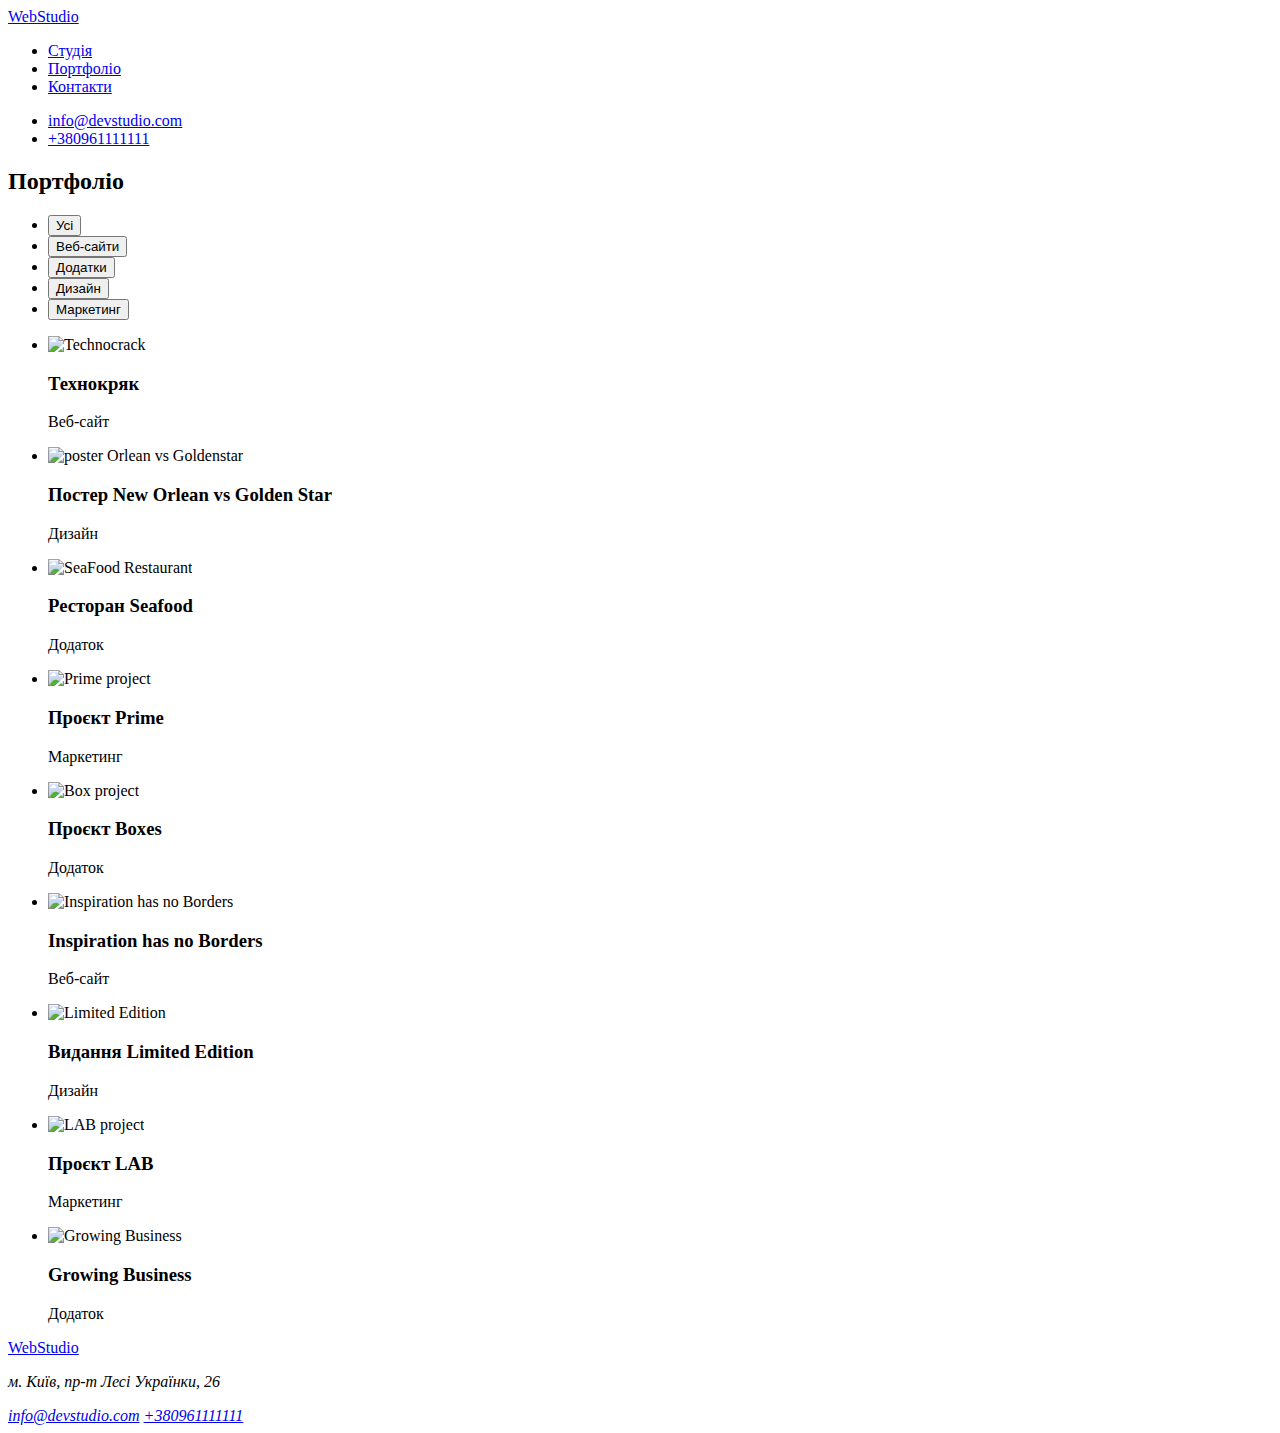
==== portfolio.html @ 1bf584e7 "portfolio.html" ====
<!DOCTYPE html>
<html lang="uk">
<head>
    <meta charset="UTF-8">
    <meta name="viewport" content="width=device-width, initial-scale=1.0">
    <title>portfolio</title>
</head>
<body>
    <header>
        <nav>
            <a href="./index.html" lang="en">WebStudio</a>
            <ul>
                <li>
                    <a href="./index.html">Студія</a>
                </li>
                <li>
                    <a href="./portfolio.html">Портфоліо</a>
                </li>
                <li>
                    <a href="#">Контакти</a>
                </li>
            </ul>
        </nav>
        <ul>
            <li>
                <a href="mailto:info@devstudio.com">info@devstudio.com</a>
            </li>
            <li>
                <a href="tel:+380961111111">+380961111111</a>
            </li>
        </ul>
    </header>
    <main>
    <section>
        <h2>Портфоліо</h2>
        <nav>
            <ul>
                <li>
                    <button type="button">Усі</button>
                </li>
                <li>
                    <button type="button">Веб-сайти</button>
                </li>
                <li>
                    <button type="button">Додатки</button>
                </li>
                <li>
                    <button type="button">Дизайн</button>
                </li>
                <li>
                    <button type="button">Маркетинг</button>
                </li>
            </ul>
        </nav>
        <ul>
            <li>
                <img src="./images/portfolio/technocrack.jpg" alt="Technocrack" width="370" height="294">
                <h3>Технокряк</h3>
                <p>Веб-сайт</p>
            </li>
            <li>
                <img src="./images/portfolio/n_Orlean_vs_g_Star.jpg" alt="poster Orlean vs Goldenstar" width="370" height="294">
                <h3>Постер New Orlean vs Golden Star</h3>
                <p>Дизайн</p>
            </li>
            <li>
                <img src="./images/portfolio/restaurant_SeaFood.jpg" alt="SeaFood Restaurant" width="370" height="294">
                <h3>Ресторан Seafood</h3>
                <p>Додаток</p>
            </li>
            <li>
                <img src="./images/portfolio/prime_project.jpg" alt="Prime project" width="370" height="294">
                <h3>Проєкт Prime</h3>
                <p>Маркетинг</p>
            </li>
            <li>
                <img src="./images/portfolio/box_project.jpg" alt="Box project" width="370" height="294">
                <h3>Проєкт Boxes</h3>
                <p>Додаток</p>
            </li>
            <li>
                <img src="./images/portfolio/inspiration_has_no_borders.jpg" alt="Inspiration has no Borders" width="370" height="294">
                <h3>Inspiration has no Borders</h3>
                <p>Веб-сайт</p>
            </li>
            <li>
                <img src="./images/portfolio/limited_edition.jpg" alt="Limited Edition" width="370" height="294">
                <h3>Видання Limited Edition</h3>
                <p>Дизайн</p>
            </li>
            <li>
                <img src="./images/portfolio/lab_project.jpg" alt="LAB project" width="370" height="294">
                <h3>Проєкт LAB</h3>
                <p>Маркетинг</p>
            </li>
            <li>
                <img src="./images/portfolio/growing_business.jpg" alt="Growing Business" width="370" height="294">
                <h3>Growing Business</h3>
                <p>Додаток</p>
            </li>
        </ul>
    </section>
    </main>
    <footer>
        <a href="/" lang="en">WebStudio</a>
        <address>
            <p>м. Київ, пр-т Лесі Українки, 26</p>
                <a href="mailto:info@devstudio.com">info@devstudio.com</a>
                <a href="tel:+380961111111">+380961111111</a>
        </address>
    </footer>
</body>
</html>
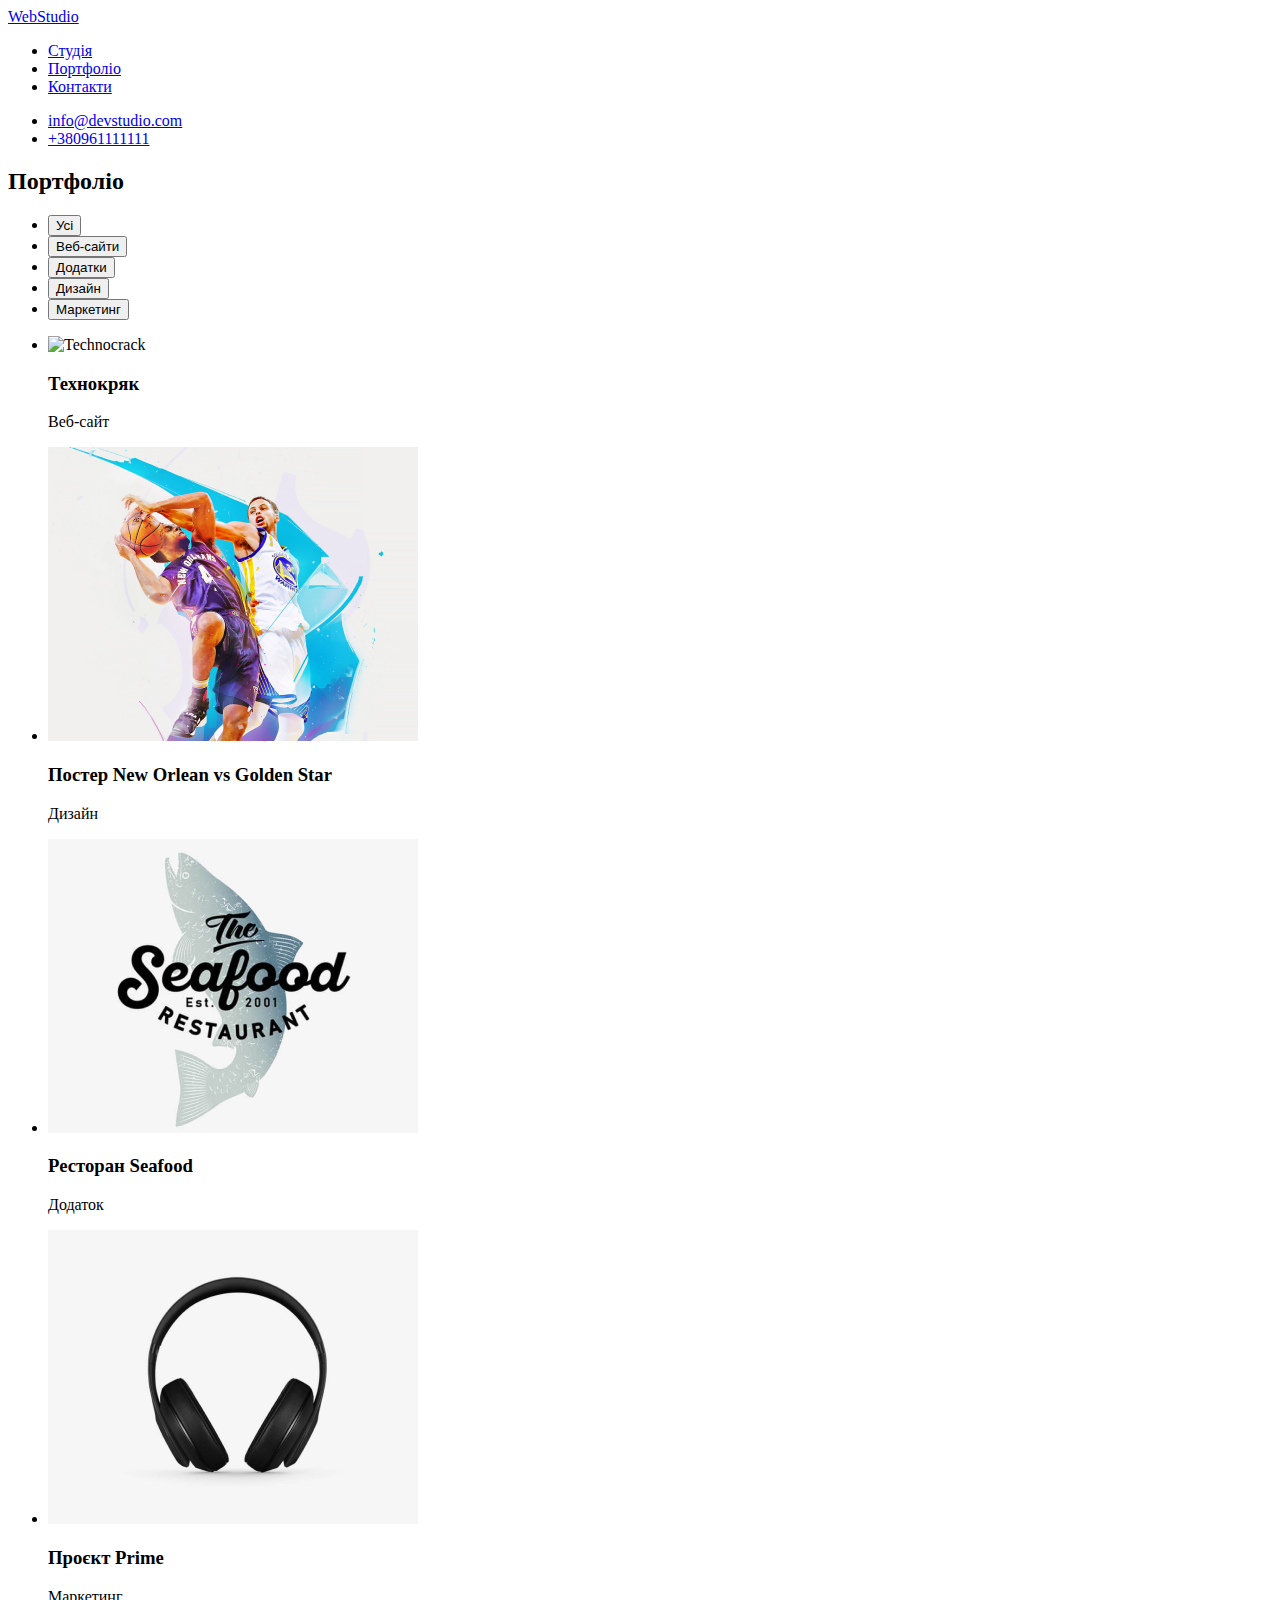
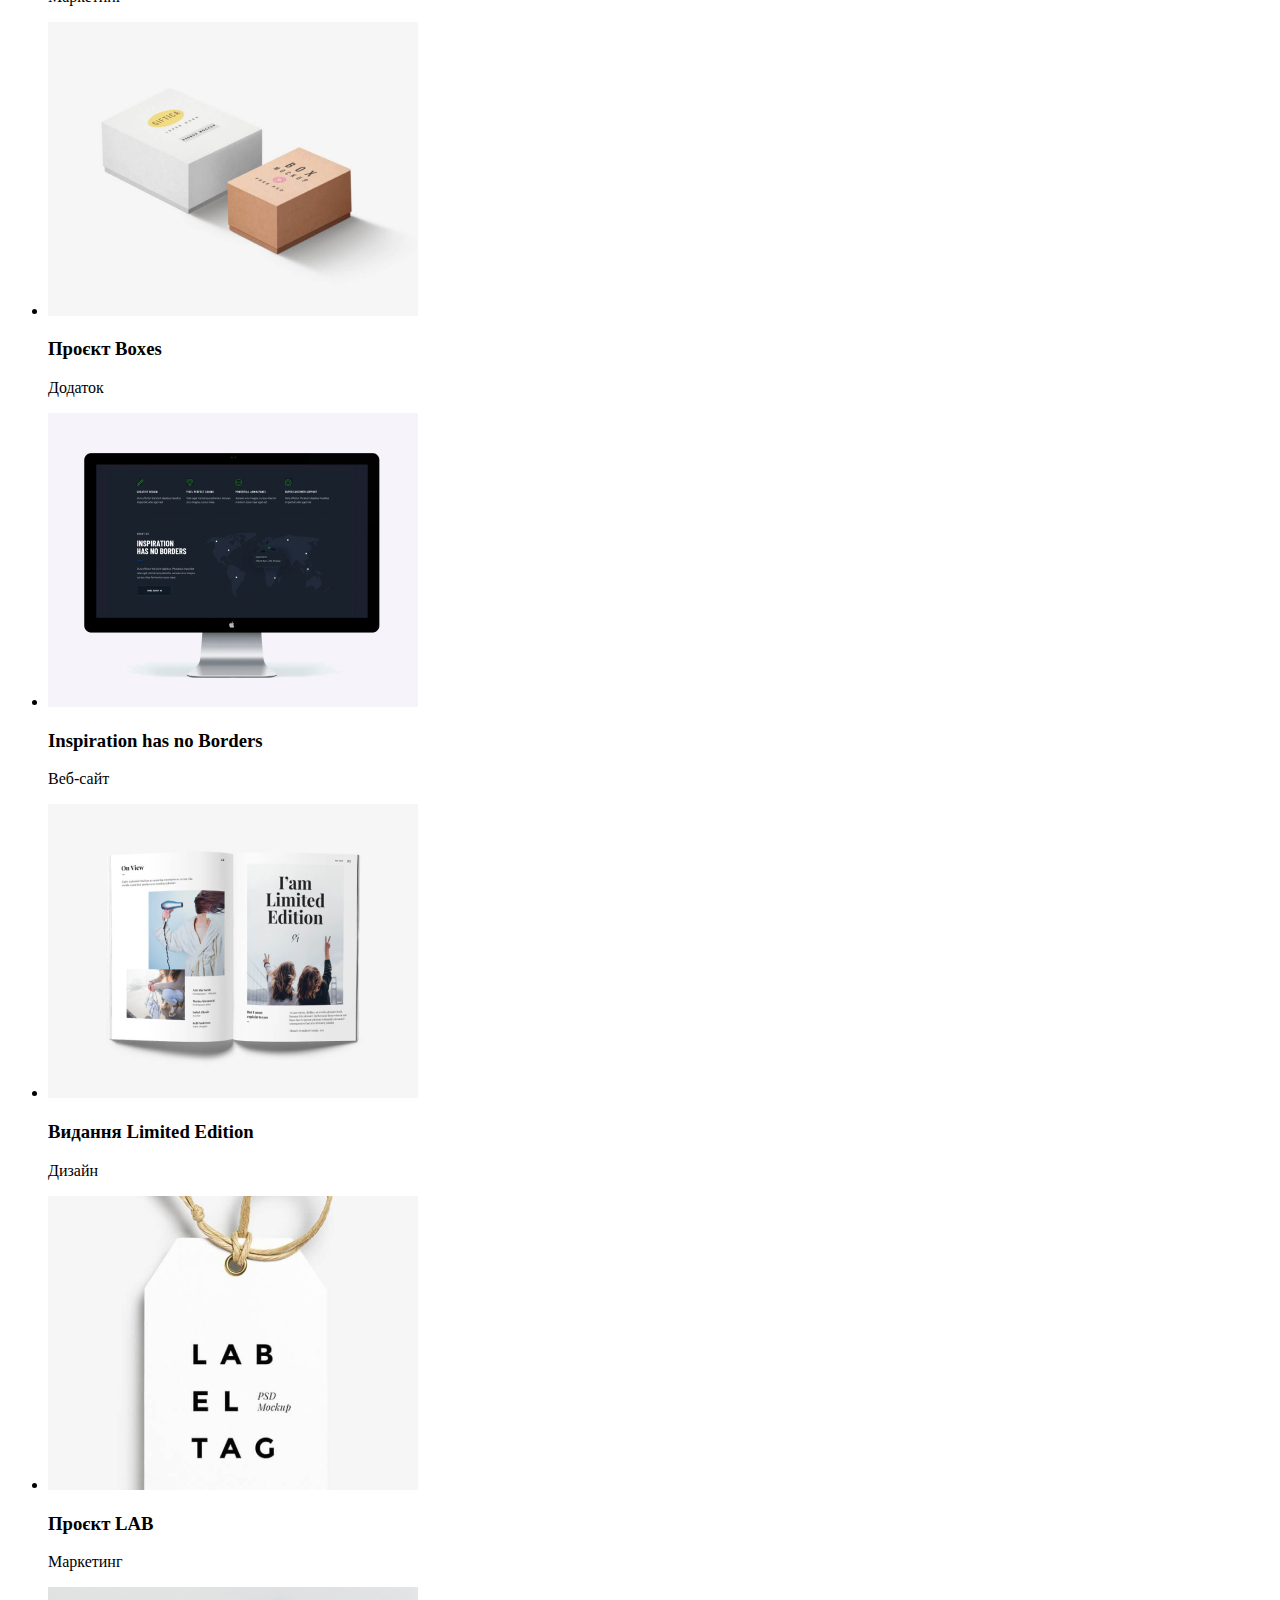
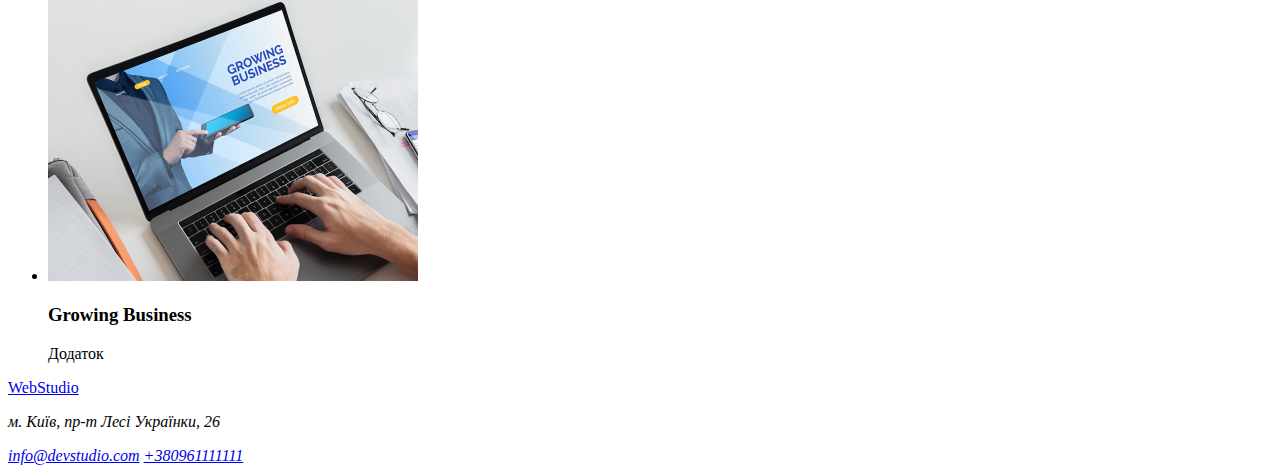
==== commit 64cb2bfc: "portfolio.html" ====
--- a/portfolio.html
+++ b/portfolio.html
@@ -3,12 +3,13 @@
 <head>
     <meta charset="UTF-8">
     <meta name="viewport" content="width=device-width, initial-scale=1.0">
+    <link rel="stylesheet" href="./css/portfolio.css">
     <title>portfolio</title>
 </head>
 <body>
     <header>
         <nav>
-            <a href="./index.html" lang="en">WebStudio</a>
+            <a href="./index.html" lang="en" class="WebStudio-frst">WebStudio</a>
             <ul>
                 <li>
                     <a href="./index.html">Студія</a>
@@ -26,7 +27,7 @@
                 <a href="mailto:info@devstudio.com">info@devstudio.com</a>
             </li>
             <li>
-                <a href="tel:+380961111111">+380961111111</a>
+                <a href="tel:+380961111111" class="number">+380961111111</a>
             </li>
         </ul>
     </header>
@@ -102,7 +103,7 @@
     </section>
     </main>
     <footer>
-        <a href="/" lang="en">WebStudio</a>
+        <a href="./index.html" lang="en" class="WebStudio-scnd">WebStudio</a>
         <address>
             <p>м. Київ, пр-т Лесі Українки, 26</p>
                 <a href="mailto:info@devstudio.com">info@devstudio.com</a>
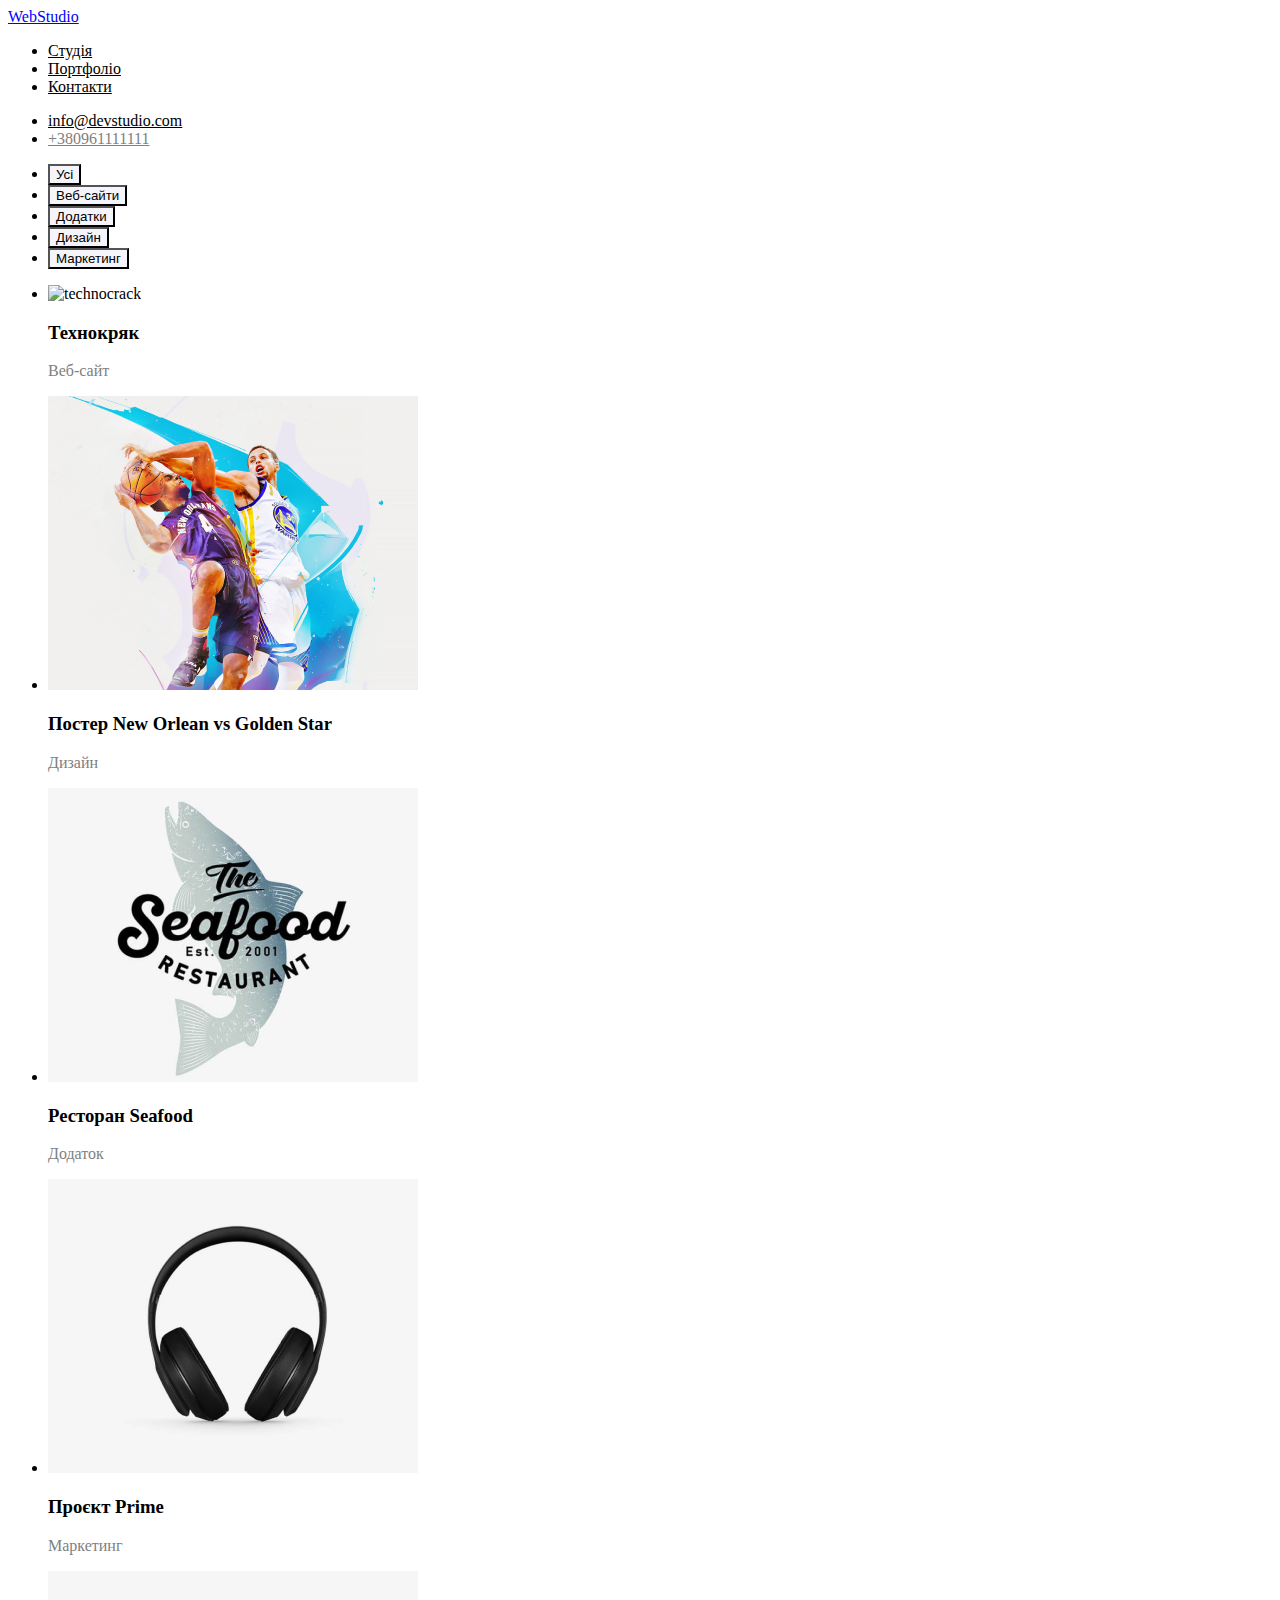
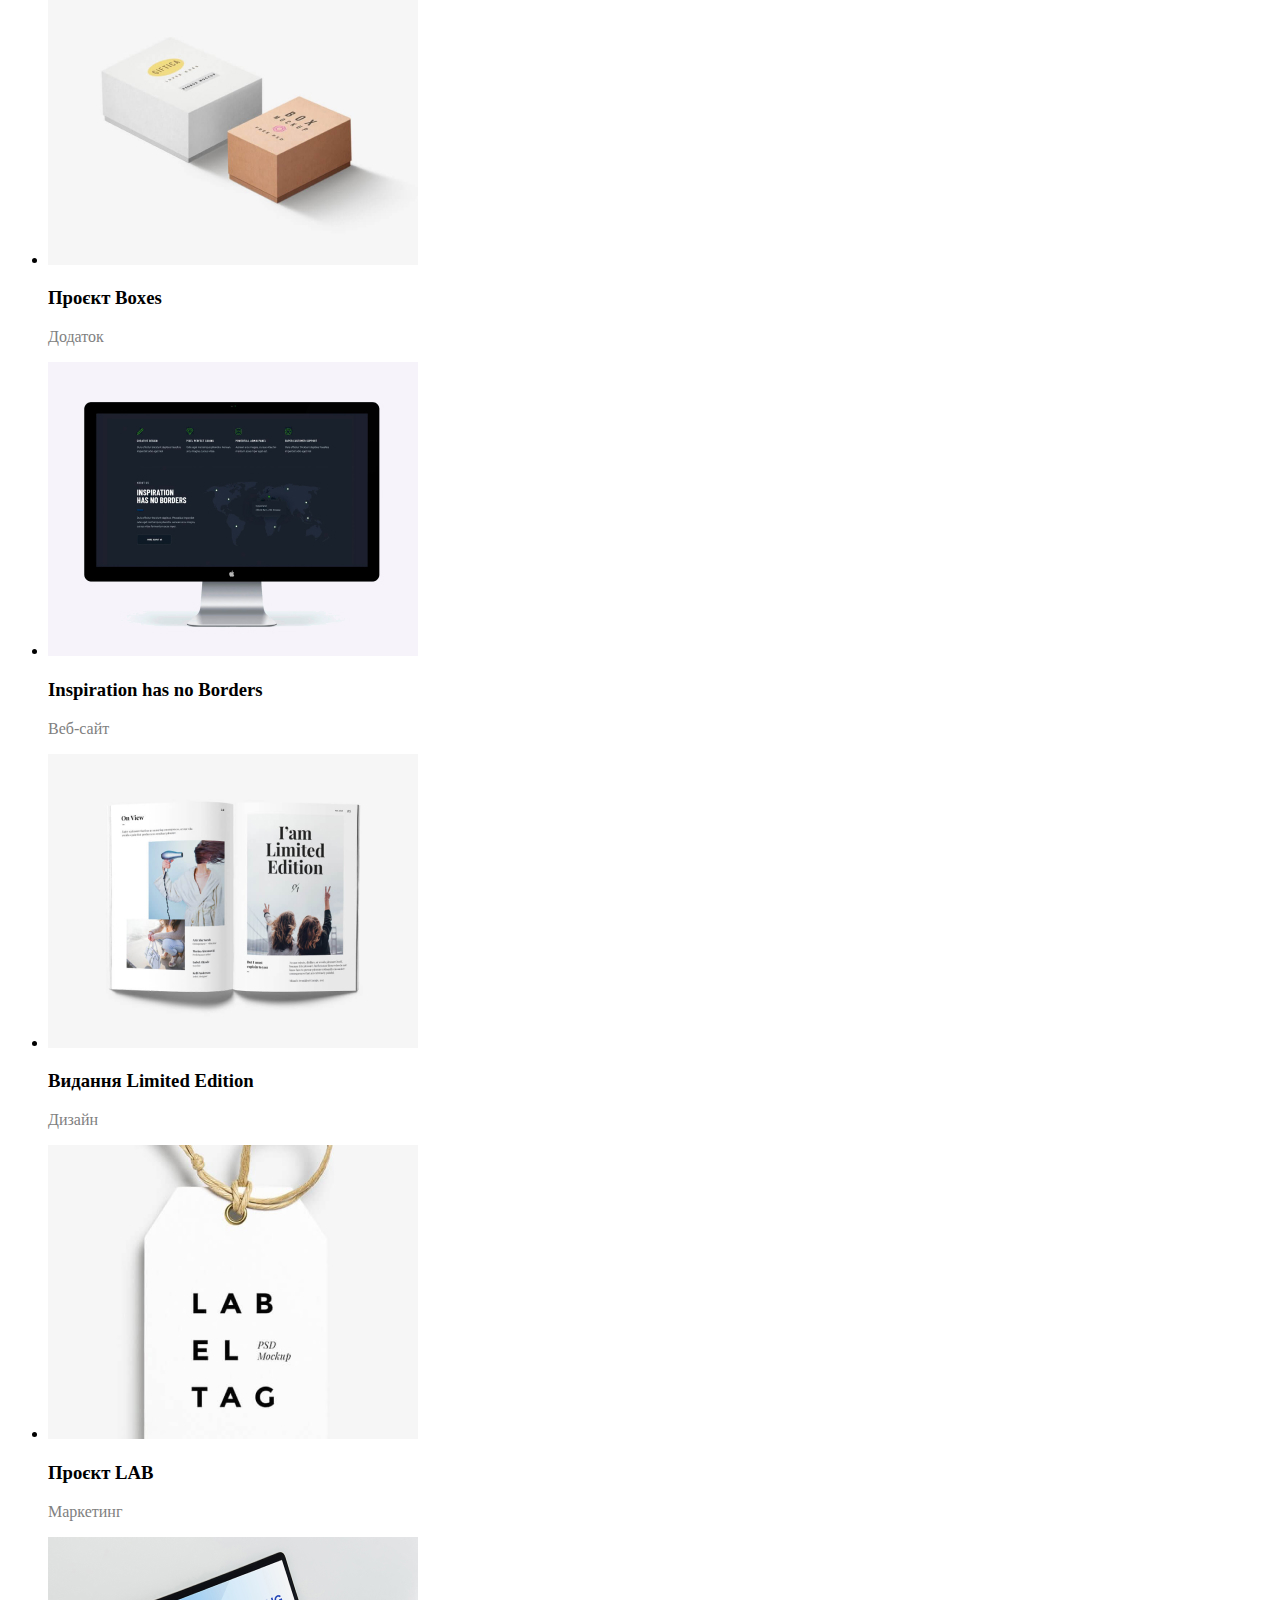
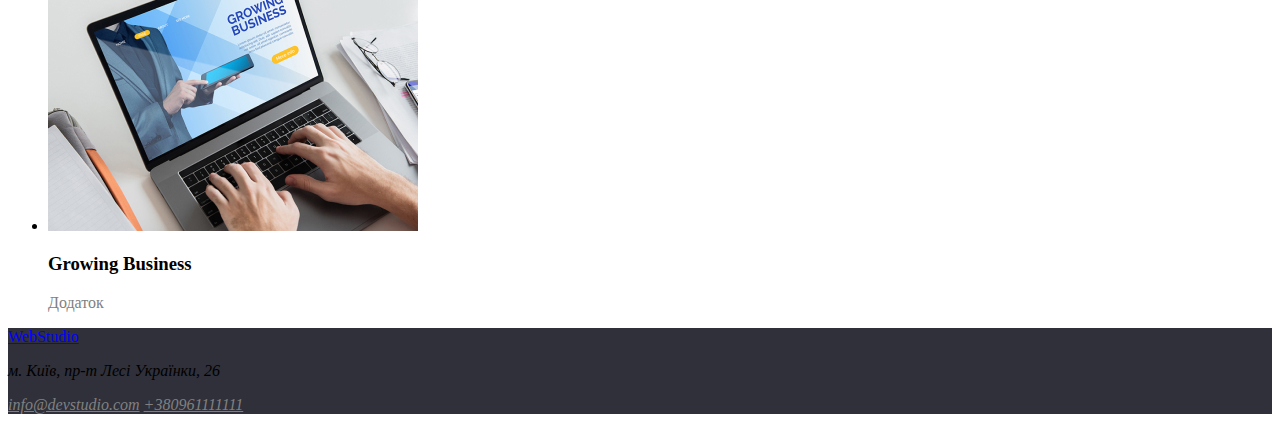
==== commit 18515b31: "portfolio.html" ====
--- a/portfolio.html
+++ b/portfolio.html
@@ -55,7 +55,7 @@
         </nav>
         <ul>
             <li>
-                <img src="./images/portfolio/technocrack.jpg" alt="Technocrack" width="370" height="294">
+                <img src="./images/portfolio/technocrackk.jpg" alt="technocrack" width="370" height="294">
                 <h3>Технокряк</h3>
                 <p>Веб-сайт</p>
             </li>
--- a/css/portfolio.css
+++ b/css/portfolio.css
@@ -0,0 +1,32 @@
+header a {
+    color: black;
+}
+.WebStudio-frst {
+    color: blue;
+}
+.number {
+    color: grey;
+}
+
+
+button {
+    background-color: #F5F4FA;
+    color: black;
+}
+ main p {
+    color: grey;
+}
+
+
+footer {
+    background-color: #2F303A;
+}
+footer a {
+    color: grey;
+}
+.WebStudio-scnd {
+    color: blue;
+}
+h2 {
+    display: none;
+}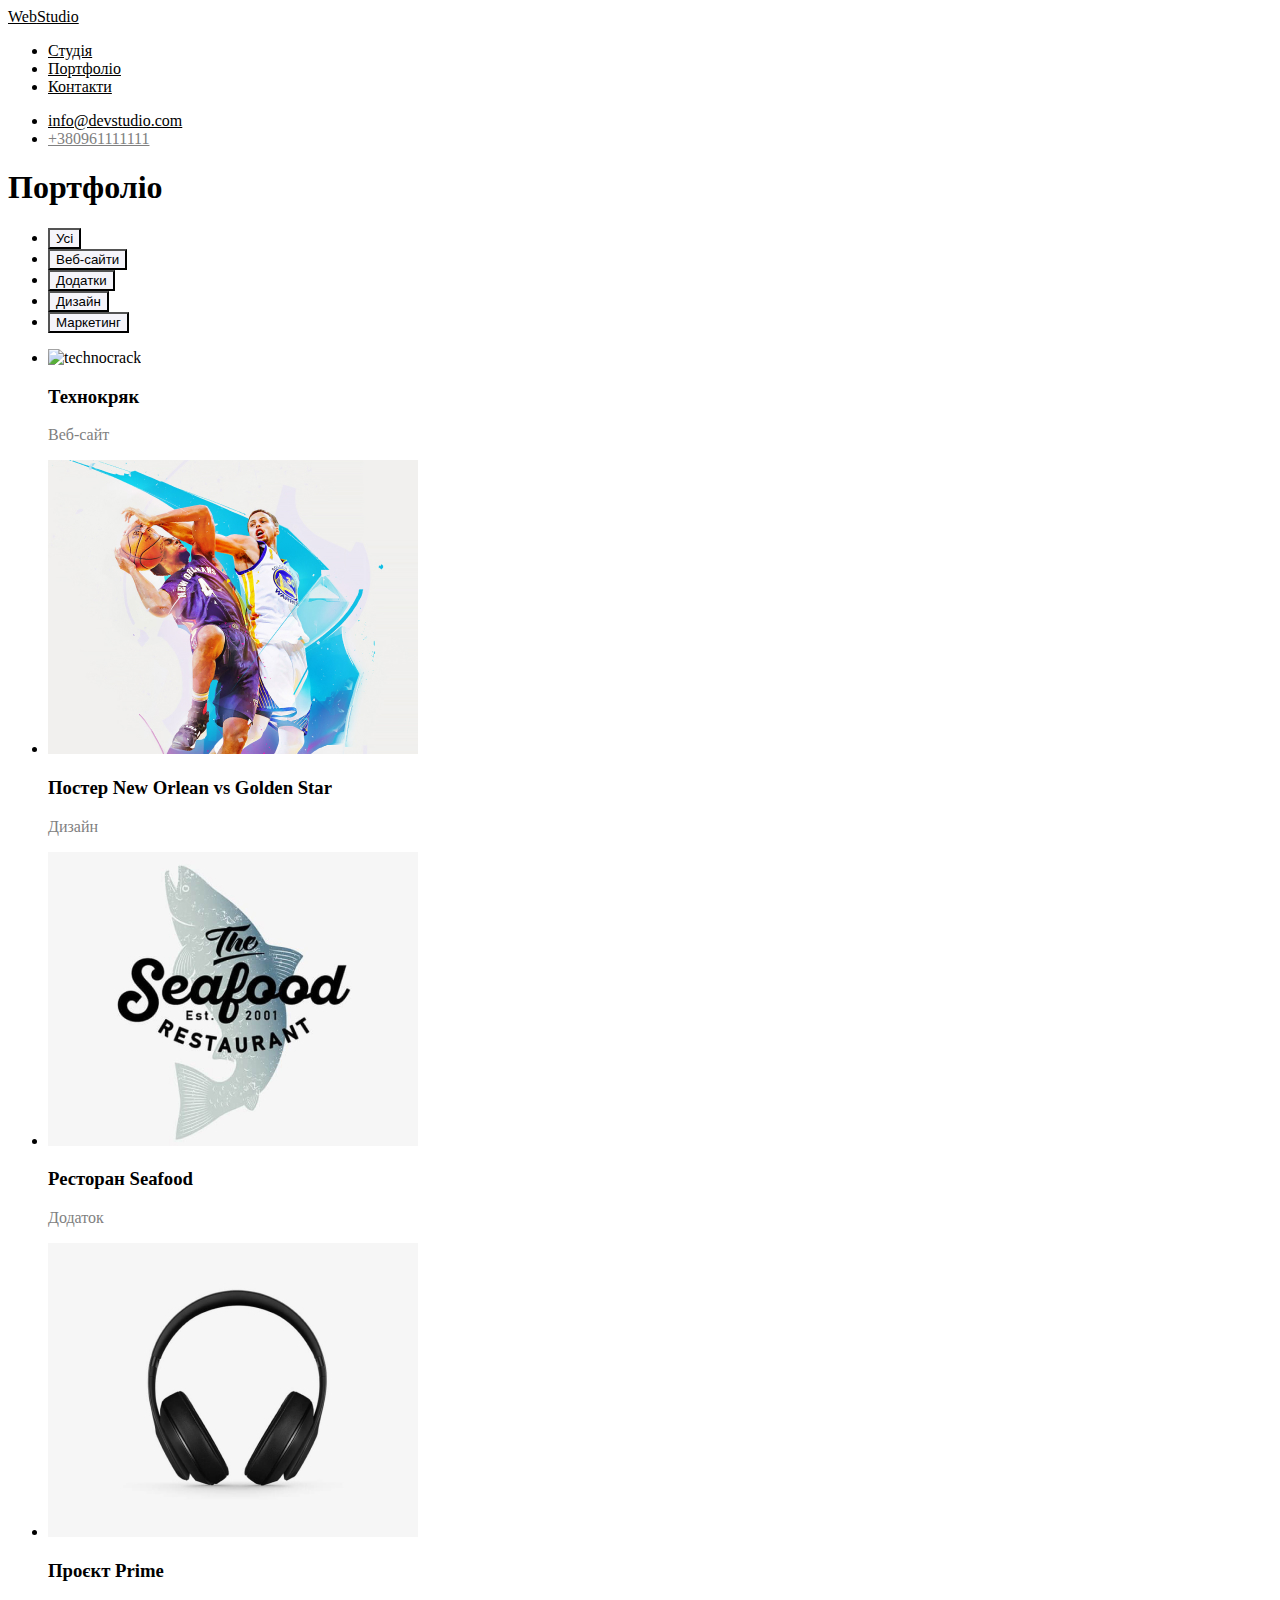
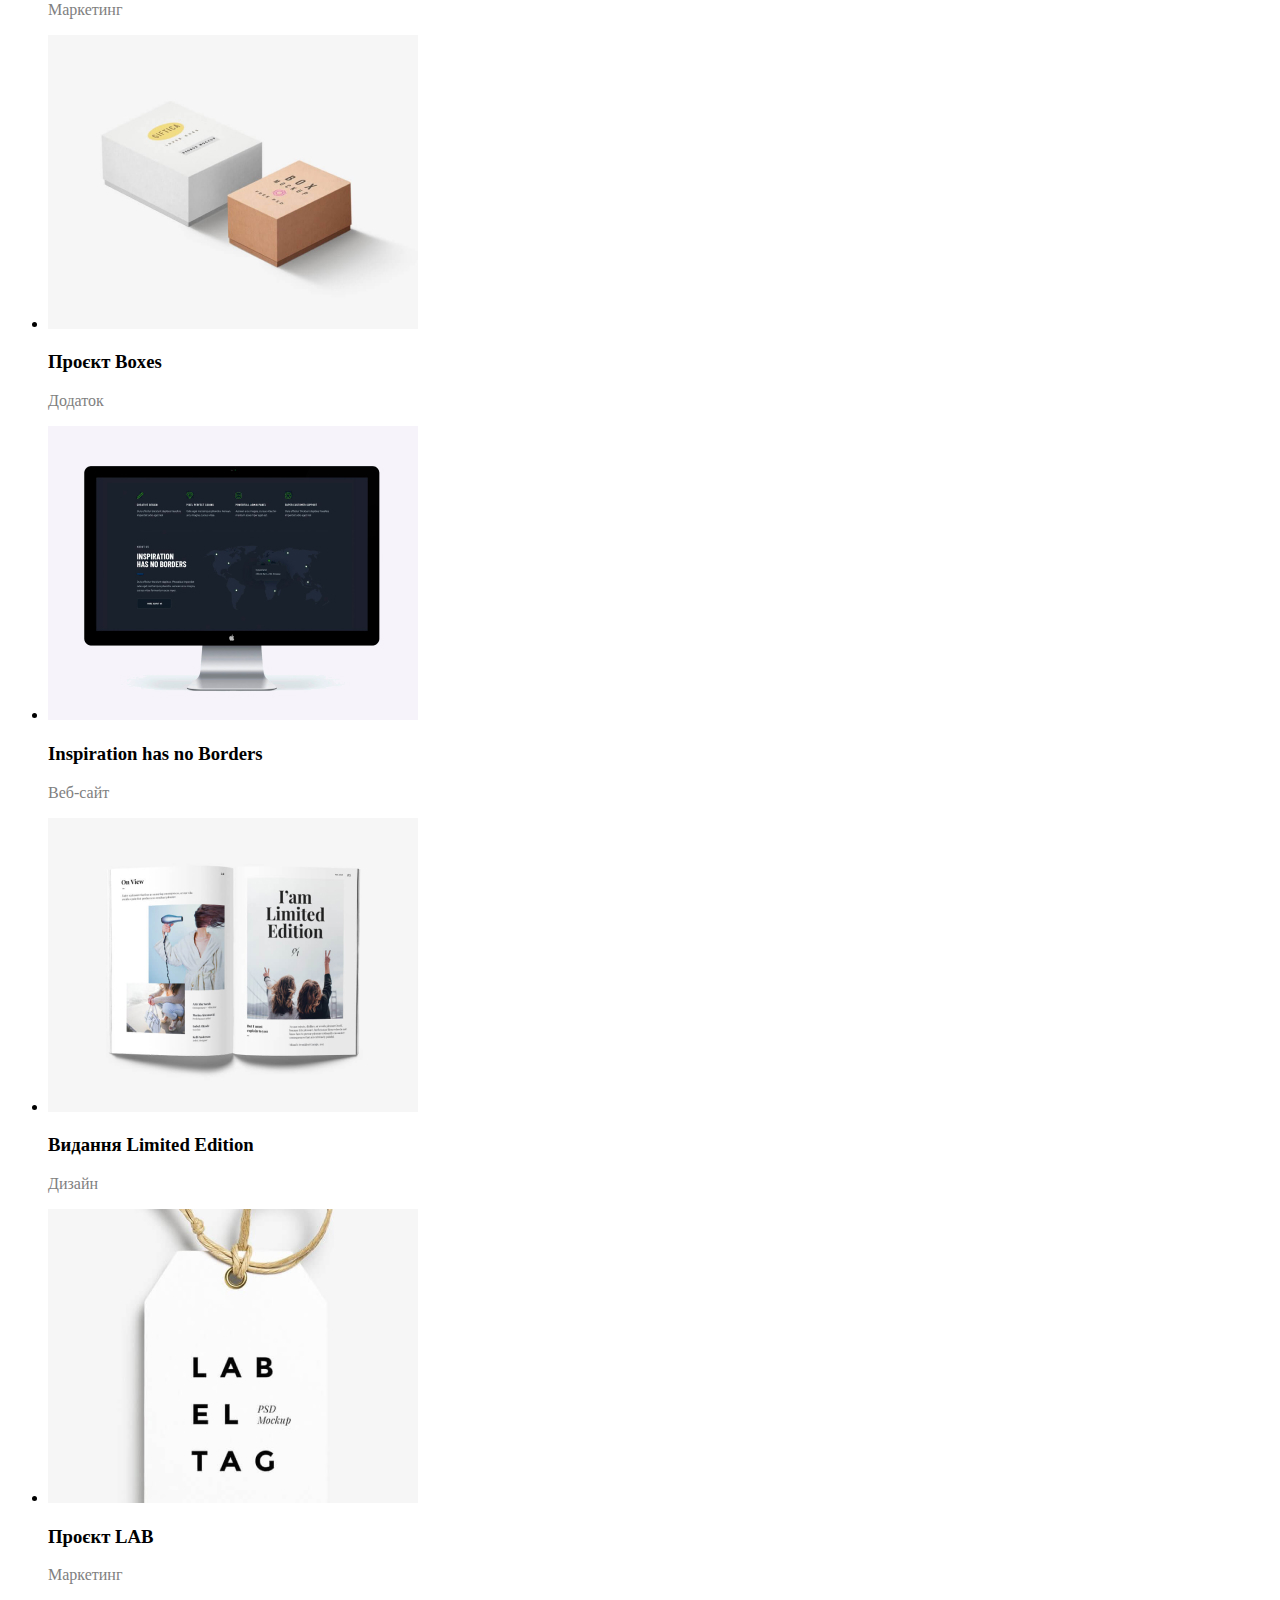
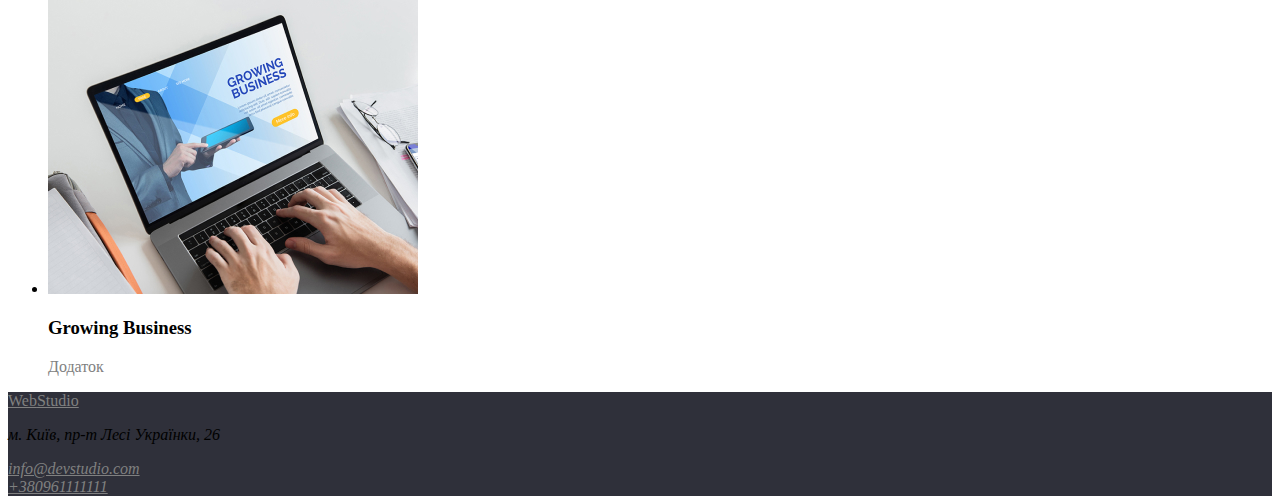
==== commit ed35ab93: "portfolio.html" ====
--- a/portfolio.html
+++ b/portfolio.html
@@ -3,53 +3,56 @@
 <head>
     <meta charset="UTF-8">
     <meta name="viewport" content="width=device-width, initial-scale=1.0">
+    <link rel="preconnect" href="https://fonts.googleapis.com">
+    <link rel="preconnect" href="https://fonts.gstatic.com" crossorigin>
+    <link href="https://fonts.googleapis.com/css2?family=Raleway:wght@700&family=Roboto:wght@400;500;700;900&display=swap" rel="stylesheet">
+    <title>portfolio</title>
     <link rel="stylesheet" href="./css/portfolio.css">
-    <title>portfolio</title>
 </head>
 <body>
     <header>
         <nav>
-            <a href="./index.html" lang="en" class="WebStudio-frst">WebStudio</a>
+            <a href="./index.html" lang="en" class="WebStudio"><span>Web</span>Studio</a>
             <ul>
                 <li>
-                    <a href="./index.html">Студія</a>
+                    <a href="./index.html" class="link">Студія</a>
                 </li>
                 <li>
-                    <a href="./portfolio.html">Портфоліо</a>
+                    <a href="./portfolio.html" class="link current">Портфоліо</a>
                 </li>
                 <li>
-                    <a href="#">Контакти</a>
+                    <a href="#" class="link">Контакти</a>
                 </li>
             </ul>
         </nav>
         <ul>
             <li>
-                <a href="mailto:info@devstudio.com">info@devstudio.com</a>
+                <a href="mailto:info@devstudio.com" class="link">info@devstudio.com</a>
             </li>
             <li>
-                <a href="tel:+380961111111" class="number">+380961111111</a>
+                <a href="tel:+380961111111" class="link number">+380961111111</a>
             </li>
         </ul>
     </header>
     <main>
     <section>
-        <h2>Портфоліо</h2>
+        <h1>Портфоліо</h1>
         <nav>
             <ul>
                 <li>
-                    <button type="button">Усі</button>
+                    <button type="button" class="btn-all">Усі</button>
                 </li>
                 <li>
-                    <button type="button">Веб-сайти</button>
+                    <button type="button" class="btn-web">Веб-сайти</button>
                 </li>
                 <li>
-                    <button type="button">Додатки</button>
+                    <button type="button" class="btn-app">Додатки</button>
                 </li>
                 <li>
-                    <button type="button">Дизайн</button>
+                    <button type="button" class="btn-dsgn">Дизайн</button>
                 </li>
                 <li>
-                    <button type="button">Маркетинг</button>
+                    <button type="button" class="btn-mark">Маркетинг</button>
                 </li>
             </ul>
         </nav>
@@ -103,10 +106,11 @@
     </section>
     </main>
     <footer>
-        <a href="./index.html" lang="en" class="WebStudio-scnd">WebStudio</a>
+        <a href="./index.html" lang="en" class="WebStudio"><span>Web</span>Studio</a>
         <address>
             <p>м. Київ, пр-т Лесі Українки, 26</p>
                 <a href="mailto:info@devstudio.com">info@devstudio.com</a>
+                <br>
                 <a href="tel:+380961111111">+380961111111</a>
         </address>
     </footer>
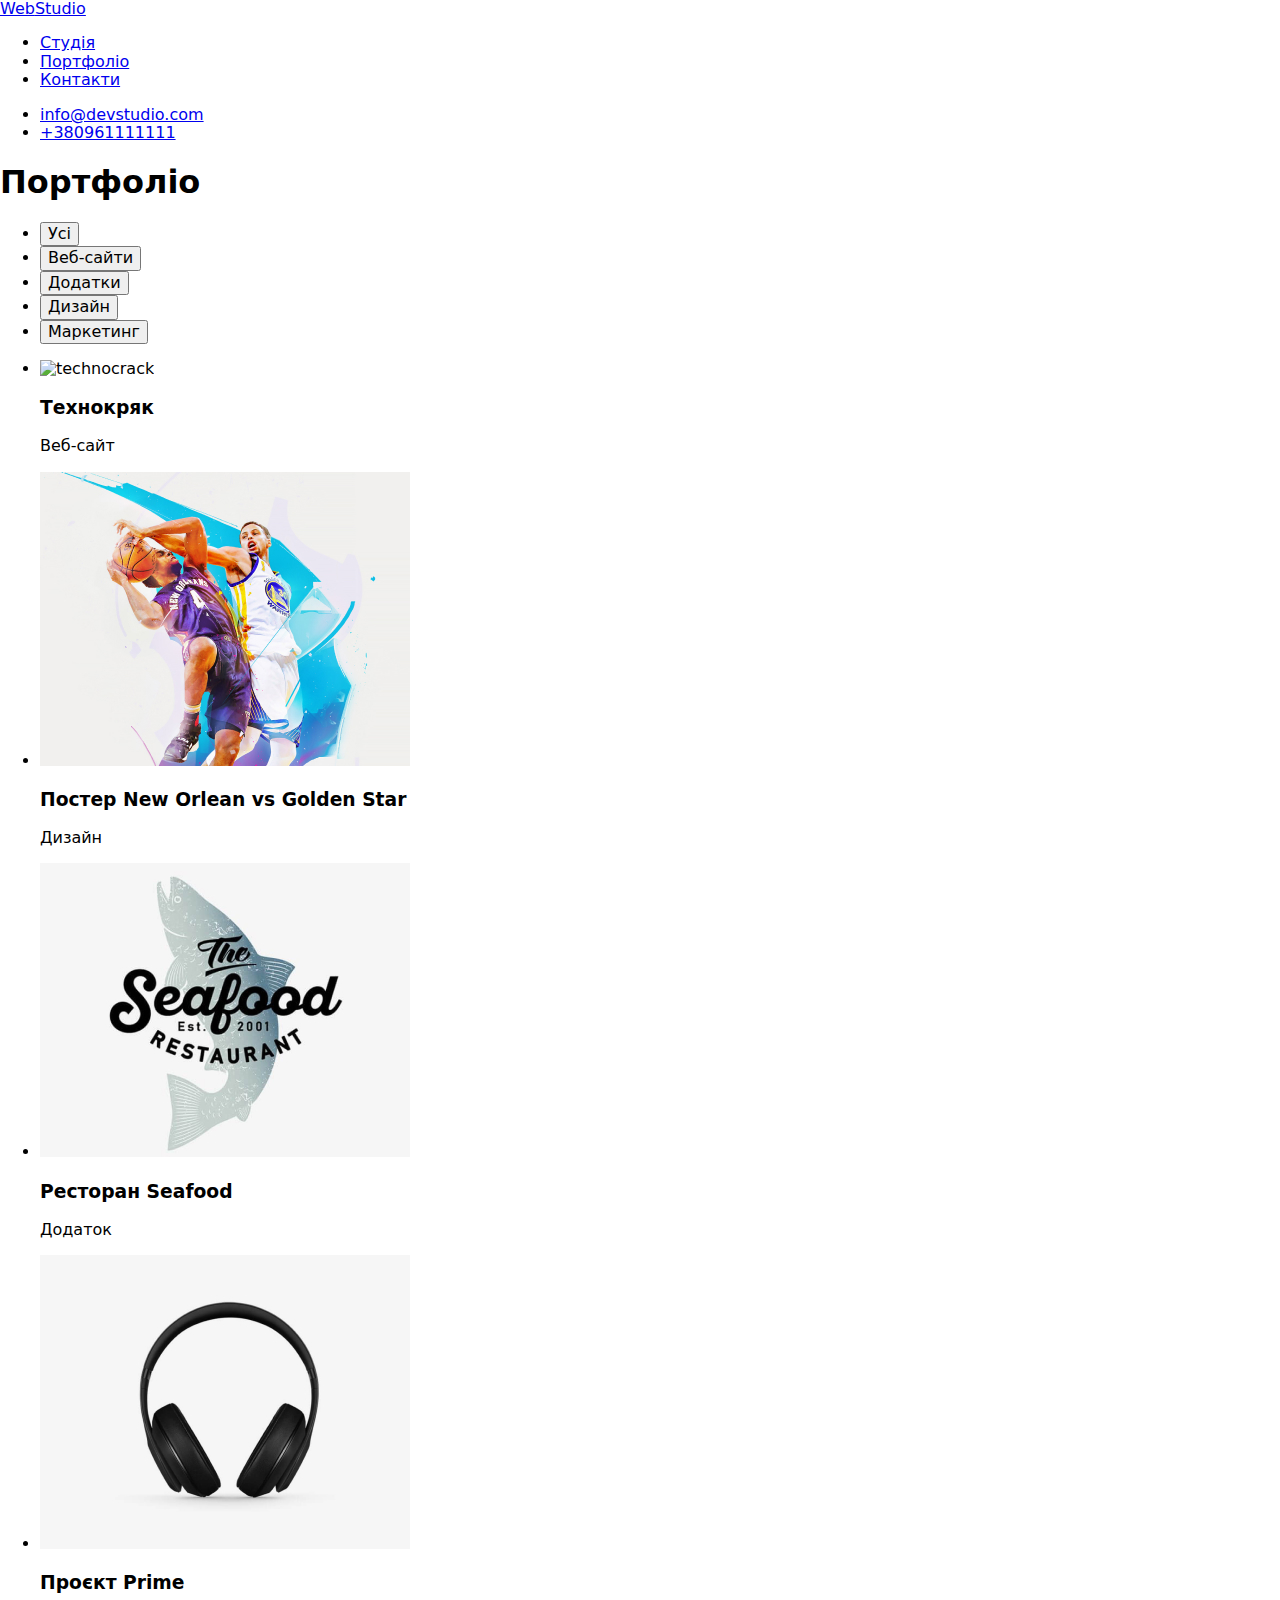
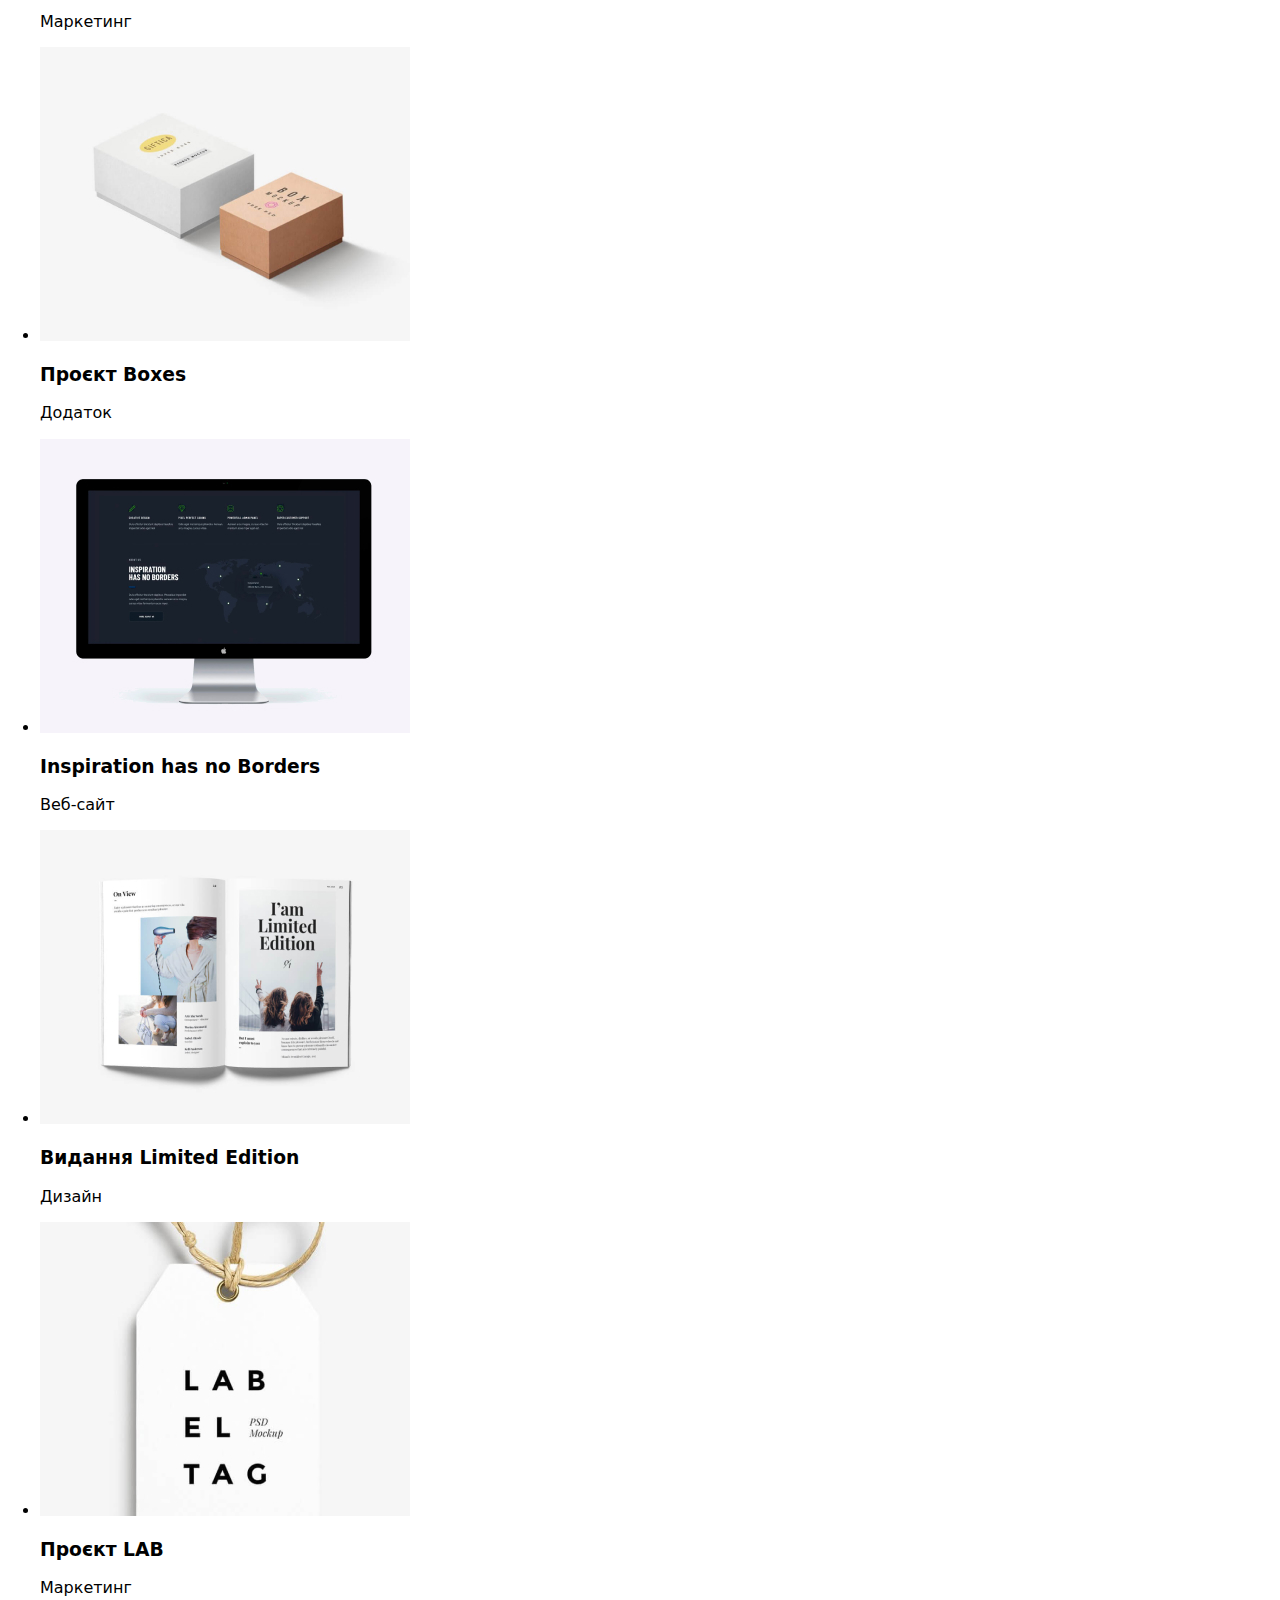
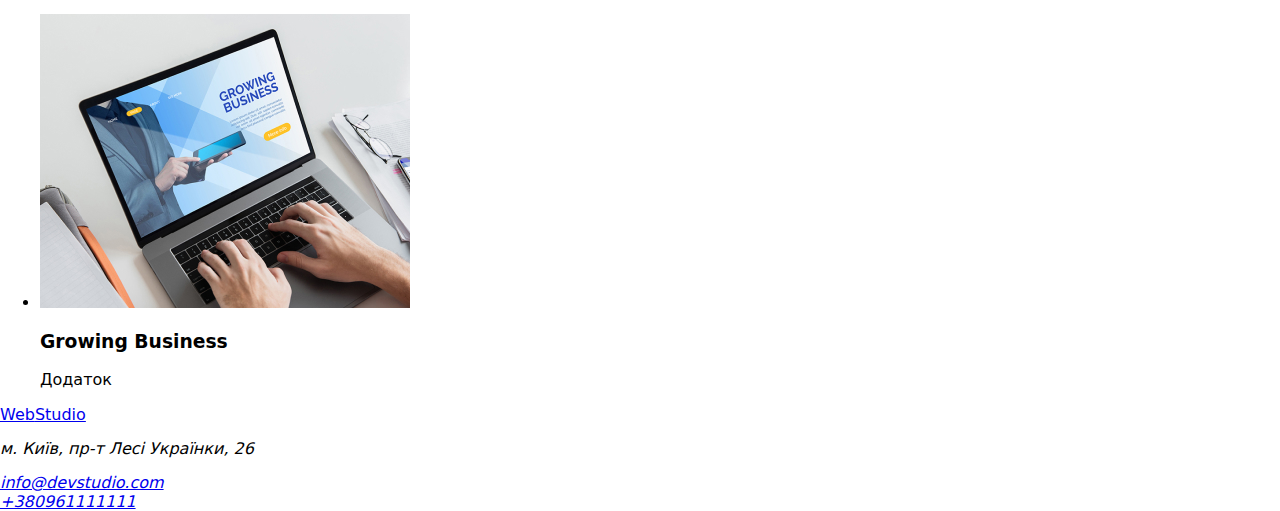
==== commit 4256b431: "portfolio.html" ====
--- a/portfolio.html
+++ b/portfolio.html
@@ -3,115 +3,116 @@
 <head>
     <meta charset="UTF-8">
     <meta name="viewport" content="width=device-width, initial-scale=1.0">
+    <title>portfolio</title>
     <link rel="preconnect" href="https://fonts.googleapis.com">
     <link rel="preconnect" href="https://fonts.gstatic.com" crossorigin>
     <link href="https://fonts.googleapis.com/css2?family=Raleway:wght@700&family=Roboto:wght@400;500;700;900&display=swap" rel="stylesheet">
-    <title>portfolio</title>
-    <link rel="stylesheet" href="./css/portfolio.css">
+    <link rel="stylesheet" href="https://cdnjs.cloudflare.com/ajax/libs/modern-normalize/2.0.0/modern-normalize.min.css">
+    <link rel="stylesheet" href="./css/style.css">
 </head>
 <body>
-    <header>
-        <nav>
-            <a href="./index.html" lang="en" class="WebStudio"><span>Web</span>Studio</a>
-            <ul>
-                <li>
-                    <a href="./index.html" class="link">Студія</a>
+    <header class="header">
+        <nav class="header-nav">
+            <a href="./index.html" lang="en" class="header-link-webstudio"><span>Web</span>Studio</a>
+            <ul class="header-list">
+                <li class="header-list-item">
+                    <a href="./index.html" class="header-link">Студія</a>
                 </li>
-                <li>
-                    <a href="./portfolio.html" class="link current">Портфоліо</a>
+                <li class="header-list-item">
+                    <a href="./portfolio.html" class="header-link-current">Портфоліо</a>
                 </li>
-                <li>
-                    <a href="#" class="link">Контакти</a>
+                <li class="header-list-item">
+                    <a href="#" class="header-link">Контакти</a>
                 </li>
             </ul>
         </nav>
-        <ul>
-            <li>
-                <a href="mailto:info@devstudio.com" class="link">info@devstudio.com</a>
+        <ul class="header-list">
+            <li class="header-list-item">
+                <a href="mailto:info@devstudio.com" class="header-link-gmail">info@devstudio.com</a>
             </li>
-            <li>
-                <a href="tel:+380961111111" class="link number">+380961111111</a>
+            <li class="header-list-item">
+                <a href="tel:+380961111111" class="header-link-number">+380961111111</a>
             </li>
         </ul>
     </header>
-    <main>
-    <section>
-        <h1>Портфоліо</h1>
-        <nav>
-            <ul>
-                <li>
-                    <button type="button" class="btn-all">Усі</button>
+    <main class="main">
+    <section class="main-portfolio">
+        <h1 class="main-title">Портфоліо</h1>
+        <nav class="main-nav">
+            <ul class="main-list">
+                <li class="main-list-item">
+                    <button type="button" class="main-btn-all">Усі</button>
                 </li>
-                <li>
-                    <button type="button" class="btn-web">Веб-сайти</button>
+                <li class="main-list-item">
+                    <button type="button" class="main-btn-web">Веб-сайти</button>
                 </li>
-                <li>
-                    <button type="button" class="btn-app">Додатки</button>
+                <li class="main-list-item">
+                    <button type="button" class="main-btn-app">Додатки</button>
                 </li>
-                <li>
-                    <button type="button" class="btn-dsgn">Дизайн</button>
+                <li class="main-list-item">
+                    <button type="button" class="main-btn-dsgn">Дизайн</button>
                 </li>
-                <li>
-                    <button type="button" class="btn-mark">Маркетинг</button>
+                <li class="main-list-item">
+                    <button type="button" class="main-btn-mark">Маркетинг</button>
                 </li>
             </ul>
         </nav>
-        <ul>
-            <li>
-                <img src="./images/portfolio/technocrackk.jpg" alt="technocrack" width="370" height="294">
-                <h3>Технокряк</h3>
-                <p>Веб-сайт</p>
+        <ul class="main-projects">
+            <li class="main-project-list">
+                <img src="./images/portfolio/technocrackk.jpg" alt="technocrack" width="370" height="294" class="project-image">
+                <h3 class="project-title">Технокряк</h3>
+                <p class="project-description">Веб-сайт</p>
             </li>
-            <li>
-                <img src="./images/portfolio/n_Orlean_vs_g_Star.jpg" alt="poster Orlean vs Goldenstar" width="370" height="294">
-                <h3>Постер New Orlean vs Golden Star</h3>
-                <p>Дизайн</p>
+            <li class="main-project-list">
+                <img src="./images/portfolio/n_Orlean_vs_g_Star.jpg" alt="poster Orlean vs Goldenstar" width="370" height="294" class="project-image">
+                <h3 class="project-title">Постер New Orlean vs Golden Star</h3>
+                <p class="project-description">Дизайн</p>
             </li>
-            <li>
-                <img src="./images/portfolio/restaurant_SeaFood.jpg" alt="SeaFood Restaurant" width="370" height="294">
-                <h3>Ресторан Seafood</h3>
-                <p>Додаток</p>
+            <li class="main-project-list">
+                <img src="./images/portfolio/restaurant_SeaFood.jpg" alt="SeaFood Restaurant" width="370" height="294" class="project-image">
+                <h3 class="project-title">Ресторан Seafood</h3>
+                <p class="project-description">Додаток</p>
             </li>
-            <li>
-                <img src="./images/portfolio/prime_project.jpg" alt="Prime project" width="370" height="294">
-                <h3>Проєкт Prime</h3>
-                <p>Маркетинг</p>
+            <li class="main-project-list">
+                <img src="./images/portfolio/prime_project.jpg" alt="Prime project" width="370" height="294" class="project-image">
+                <h3 class="project-title">Проєкт Prime</h3>
+                <p class="project-description">Маркетинг</p>
             </li>
-            <li>
-                <img src="./images/portfolio/box_project.jpg" alt="Box project" width="370" height="294">
-                <h3>Проєкт Boxes</h3>
-                <p>Додаток</p>
+            <li class="main-project-list">
+                <img src="./images/portfolio/box_project.jpg" alt="Box project" width="370" height="294" class="project-image">
+                <h3 class="project-title">Проєкт Boxes</h3>
+                <p class="project-description">Додаток</p>
             </li>
-            <li>
-                <img src="./images/portfolio/inspiration_has_no_borders.jpg" alt="Inspiration has no Borders" width="370" height="294">
-                <h3>Inspiration has no Borders</h3>
-                <p>Веб-сайт</p>
+            <li class="main-project-list">
+                <img src="./images/portfolio/inspiration_has_no_borders.jpg" alt="Inspiration has no Borders" width="370" height="294" class="project-image">
+                <h3 class="project-title">Inspiration has no Borders</h3>
+                <p class="project-description">Веб-сайт</p>
             </li>
-            <li>
-                <img src="./images/portfolio/limited_edition.jpg" alt="Limited Edition" width="370" height="294">
-                <h3>Видання Limited Edition</h3>
-                <p>Дизайн</p>
+            <li class="main-project-list">
+                <img src="./images/portfolio/limited_edition.jpg" alt="Limited Edition" width="370" height="294" class="project-image">
+                <h3 class="project-title">Видання Limited Edition</h3>
+                <p class="project-description">Дизайн</p>
             </li>
-            <li>
-                <img src="./images/portfolio/lab_project.jpg" alt="LAB project" width="370" height="294">
-                <h3>Проєкт LAB</h3>
-                <p>Маркетинг</p>
+            <li class="main-project-list">
+                <img src="./images/portfolio/lab_project.jpg" alt="LAB project" width="370" height="294" class="project-image">
+                <h3 class="project-title">Проєкт LAB</h3>
+                <p class="project-description">Маркетинг</p>
             </li>
-            <li>
-                <img src="./images/portfolio/growing_business.jpg" alt="Growing Business" width="370" height="294">
-                <h3>Growing Business</h3>
-                <p>Додаток</p>
+            <li class="main-project-list">
+                <img src="./images/portfolio/growing_business.jpg" alt="Growing Business" width="370" height="294" class="project-image">
+                <h3 class="project-title">Growing Business</h3>
+                <p class="project-description">Додаток</p>
             </li>
         </ul>
     </section>
     </main>
-    <footer>
-        <a href="./index.html" lang="en" class="WebStudio"><span>Web</span>Studio</a>
-        <address>
-            <p>м. Київ, пр-т Лесі Українки, 26</p>
-                <a href="mailto:info@devstudio.com">info@devstudio.com</a>
+    <footer class="footer">
+        <a href="index.html" lang="en" class="footer-link-webstudio"><span>Web</span>Studio</a>
+        <address class="footer-adress">
+            <p class="footer-street">м. Київ, пр-т Лесі Українки, 26</p>
+                <a href="mailto:info@devstudio.com" class="footer-link-gmail">info@devstudio.com</a>
                 <br>
-                <a href="tel:+380961111111">+380961111111</a>
+                <a href="tel:+380961111111" class="footer-link-number">+380961111111</a>
         </address>
     </footer>
 </body>
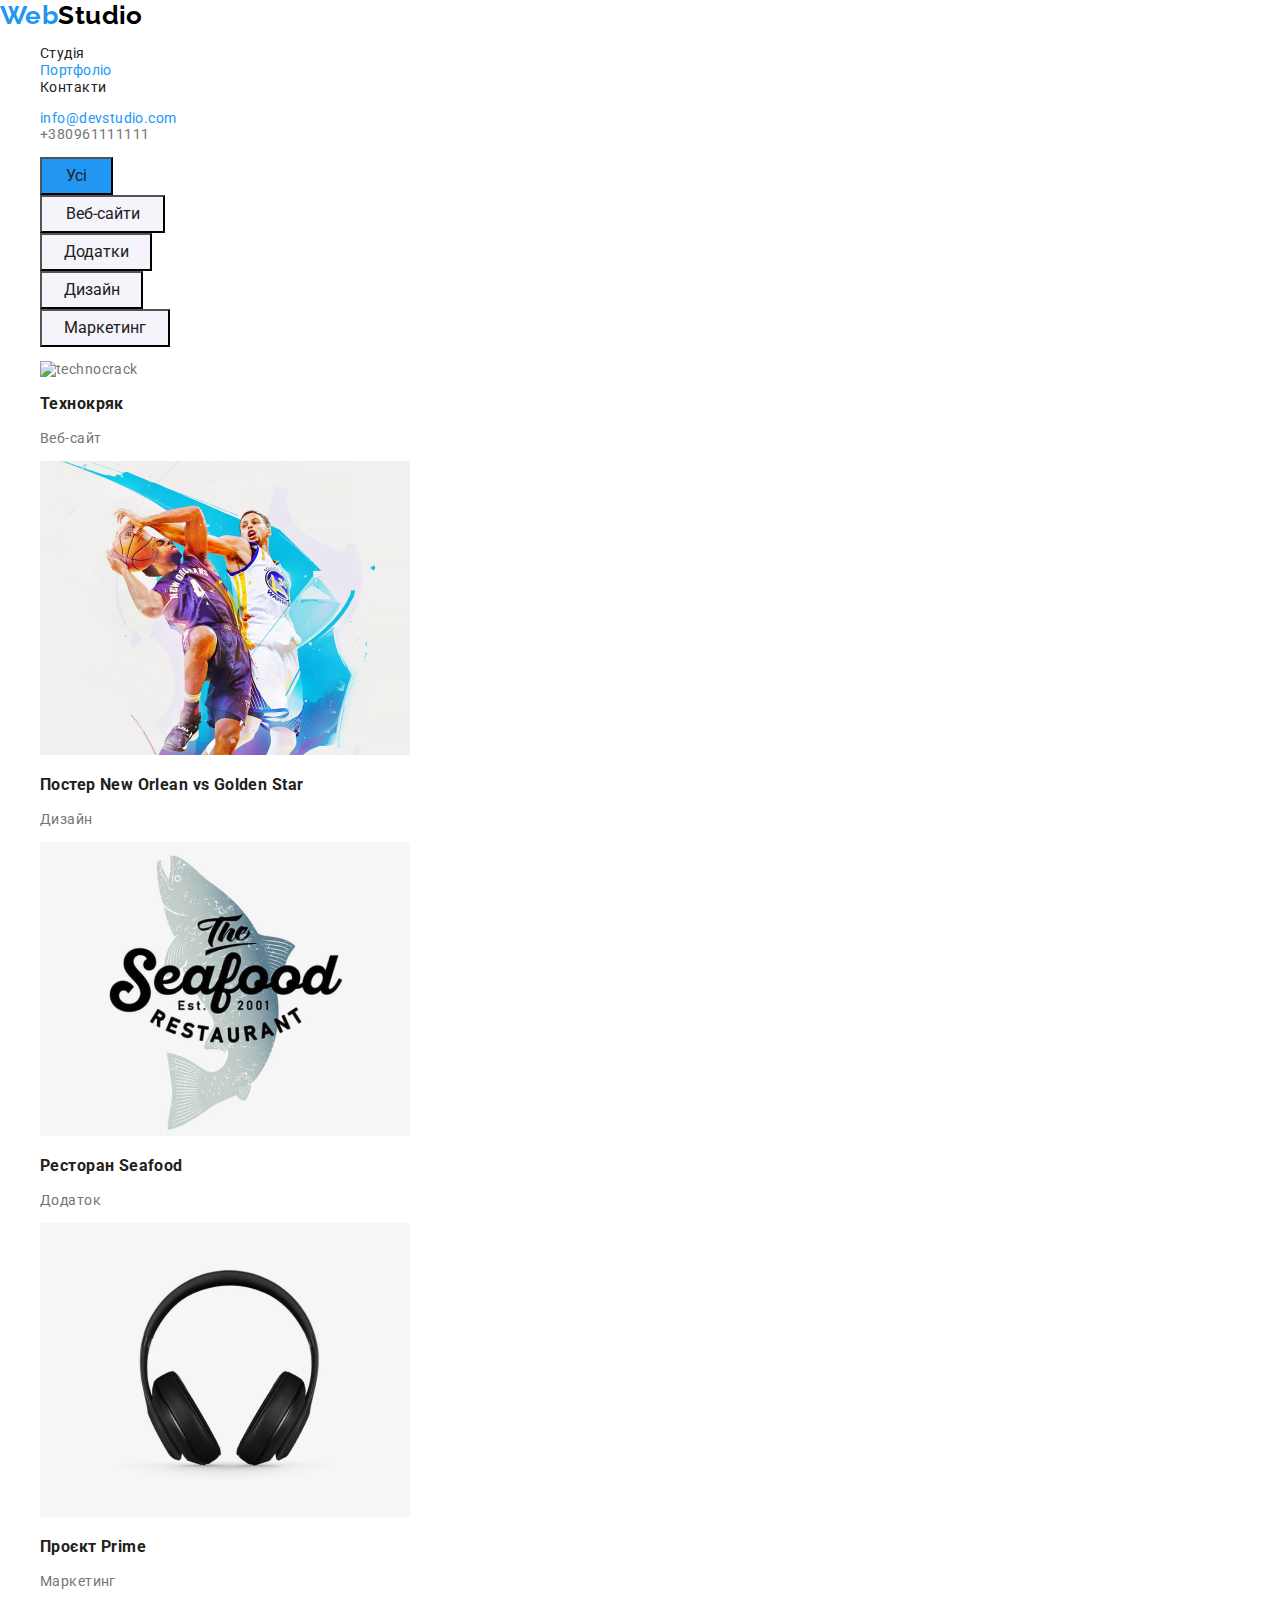
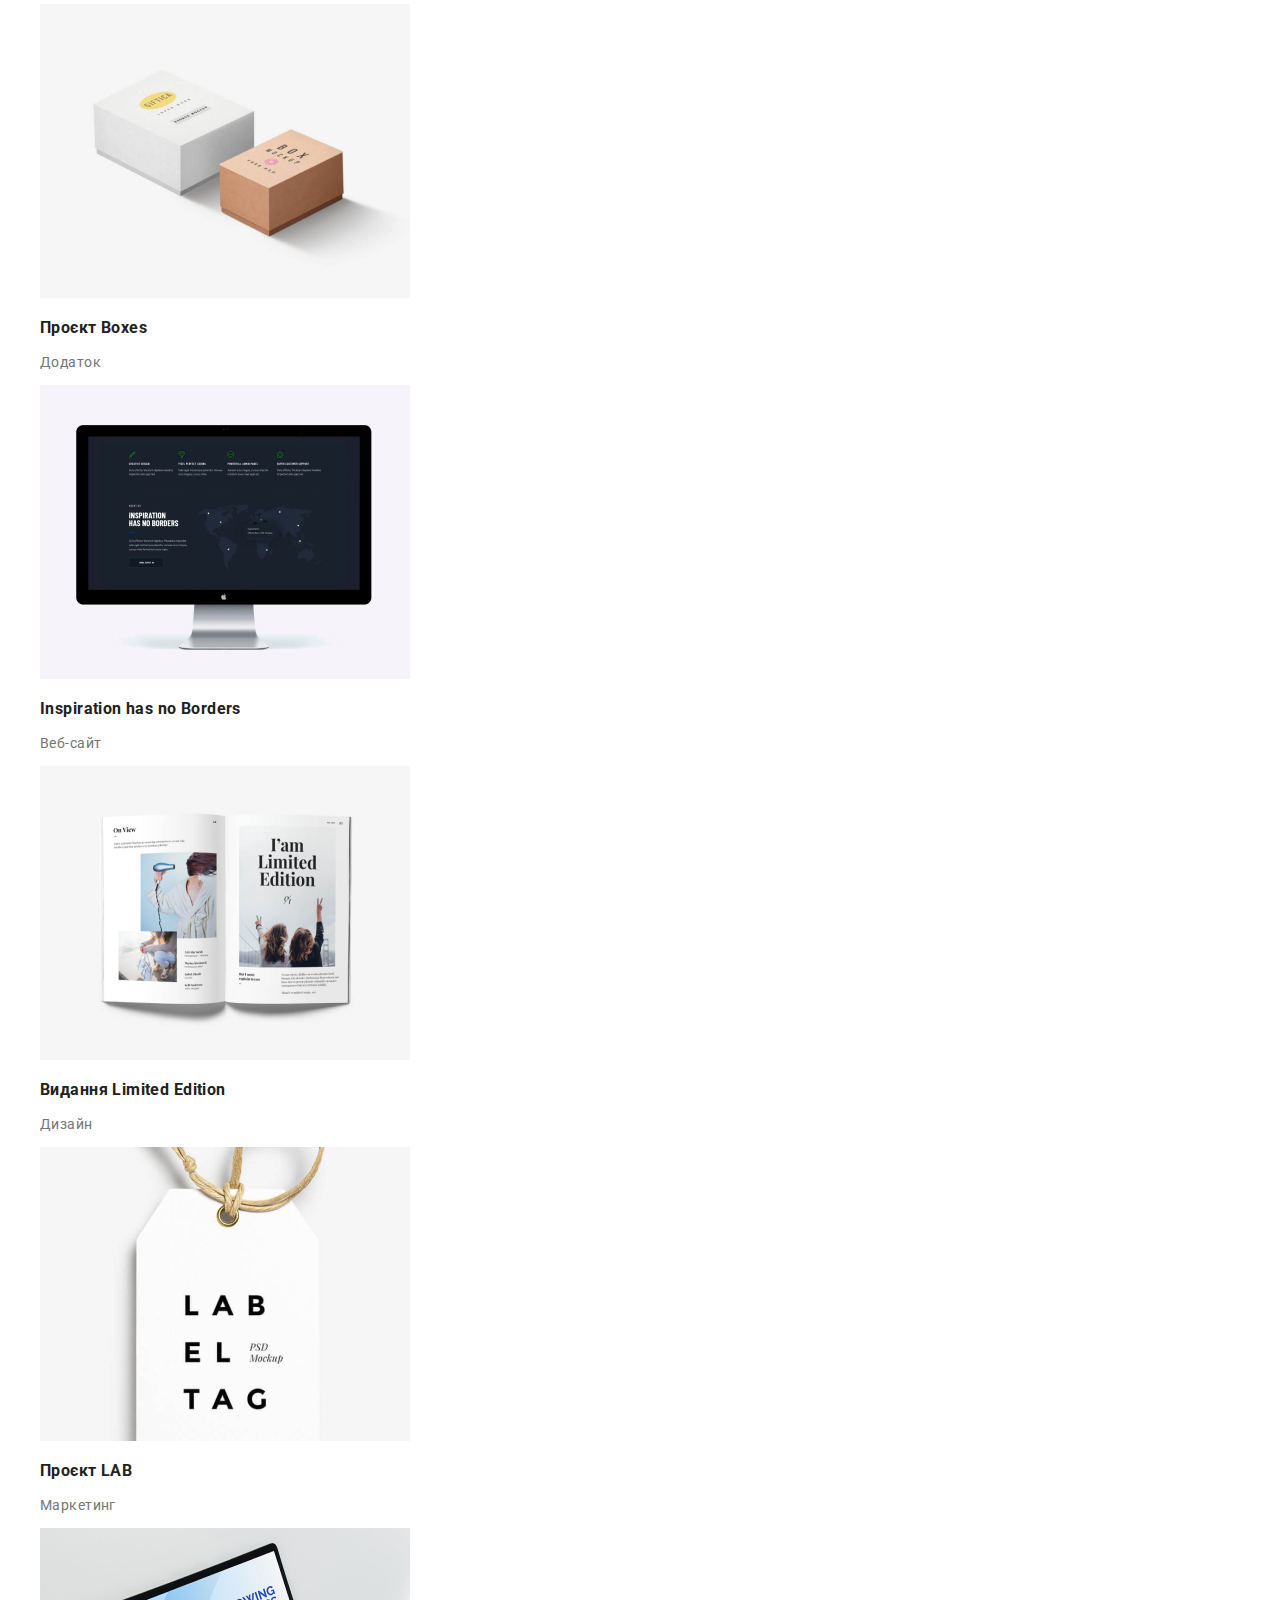
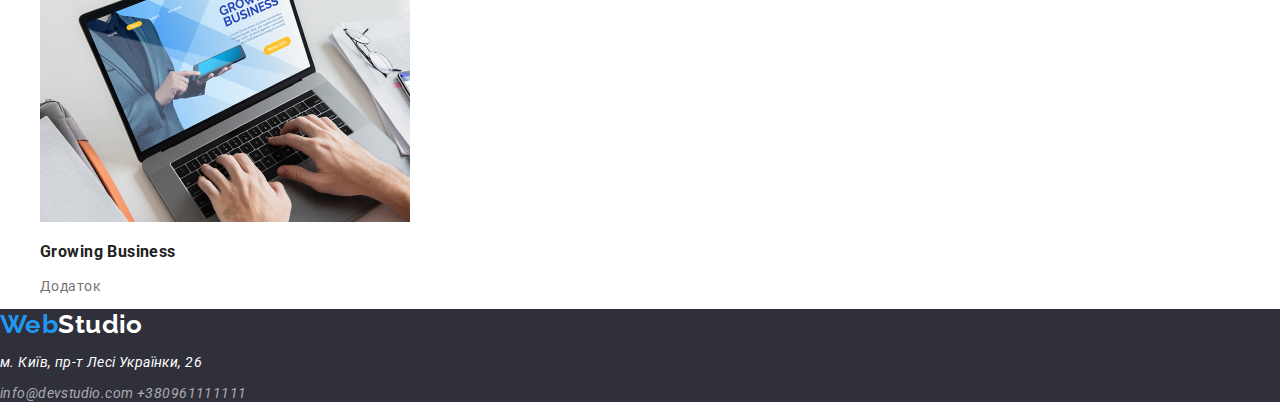
==== commit 468e5f90: "portfolio.html" ====
--- a/portfolio.html
+++ b/portfolio.html
@@ -8,13 +8,15 @@
     <link rel="preconnect" href="https://fonts.gstatic.com" crossorigin>
     <link href="https://fonts.googleapis.com/css2?family=Raleway:wght@700&family=Roboto:wght@400;500;700;900&display=swap" rel="stylesheet">
     <link rel="stylesheet" href="https://cdnjs.cloudflare.com/ajax/libs/modern-normalize/2.0.0/modern-normalize.min.css">
+    <link rel="stylesheet" href="./css/reset.css">
     <link rel="stylesheet" href="./css/style.css">
 </head>
 <body>
     <header class="header">
-        <nav class="header-nav">
-            <a href="./index.html" lang="en" class="header-link-webstudio"><span>Web</span>Studio</a>
-            <ul class="header-list">
+    <div class="container flex">
+        <nav class="header-nav flex">
+            <a href="./index.html" lang="en" class="header-logo"><span>Web</span>Studio</a>
+            <ul class="header-list flex">
                 <li class="header-list-item">
                     <a href="./index.html" class="header-link">Студія</a>
                 </li>
@@ -26,7 +28,7 @@
                 </li>
             </ul>
         </nav>
-        <ul class="header-list">
+        <ul class="header-list flex contacts">
             <li class="header-list-item">
                 <a href="mailto:info@devstudio.com" class="header-link-gmail">info@devstudio.com</a>
             </li>
@@ -34,26 +36,28 @@
                 <a href="tel:+380961111111" class="header-link-number">+380961111111</a>
             </li>
         </ul>
+    </div>
     </header>
     <main class="main">
     <section class="main-portfolio">
+        <div class="container">
         <h1 class="main-title">Портфоліо</h1>
-        <nav class="main-nav">
-            <ul class="main-list">
+        <nav class="main-nav flex">
+            <ul class="main-list flex">
                 <li class="main-list-item">
-                    <button type="button" class="main-btn-all">Усі</button>
+                    <button type="button" class="main-btn-all btn-portfolio">Усі</button>
                 </li>
                 <li class="main-list-item">
-                    <button type="button" class="main-btn-web">Веб-сайти</button>
+                    <button type="button" class="main-btn-web btn-portfolio">Веб-сайти</button>
                 </li>
                 <li class="main-list-item">
-                    <button type="button" class="main-btn-app">Додатки</button>
+                    <button type="button" class="main-btn-app btn-portfolio">Додатки</button>
                 </li>
                 <li class="main-list-item">
-                    <button type="button" class="main-btn-dsgn">Дизайн</button>
+                    <button type="button" class="main-btn-dsgn btn-portfolio">Дизайн</button>
                 </li>
                 <li class="main-list-item">
-                    <button type="button" class="main-btn-mark">Маркетинг</button>
+                    <button type="button" class="main-btn-mark btn-portfolio">Маркетинг</button>
                 </li>
             </ul>
         </nav>
@@ -104,16 +108,18 @@
                 <p class="project-description">Додаток</p>
             </li>
         </ul>
+    </div>
     </section>
     </main>
     <footer class="footer">
-        <a href="index.html" lang="en" class="footer-link-webstudio"><span>Web</span>Studio</a>
+    <div class="container">
+        <a href="index.html" lang="en" class="footer-logo"><span>Web</span>Studio</a>
         <address class="footer-adress">
             <p class="footer-street">м. Київ, пр-т Лесі Українки, 26</p>
                 <a href="mailto:info@devstudio.com" class="footer-link-gmail">info@devstudio.com</a>
-                <br>
                 <a href="tel:+380961111111" class="footer-link-number">+380961111111</a>
         </address>
+    </div>
     </footer>
 </body>
 </html>--- a/css/style.css
+++ b/css/style.css
@@ -0,0 +1,133 @@
+:root {
+    --main-heading-color: #212121;
+    --main-text-color: #757575;
+    --main-background-color: #2F303A;
+    --main-current-color: #2196F3;
+    --main-text-size: 14px;
+    --title-text-size: 36px;
+    --title-main: 44px;
+    --title-main-webstudio: 26px;
+    --main-scnd-text-size: 16px;
+    --logo-color: #000000;  
+}
+
+body {
+    font-family: 'Roboto', sans-serif;
+    color: var(--main-text-color);
+    font-style: normal;
+    font-size: var(--main-text-size);
+    line-height: 1.2;
+    letter-spacing: 0.03em;
+}
+
+/* index */
+
+h2,h3 {
+    color: var(--main-heading-color);
+}
+
+nav span {
+    color: var(--main-current-color);
+}
+.header-logo {
+    font-family: 'Raleway', sans-serif;
+    font-weight: 700;
+    color: var(--logo-color);
+    text-decoration: none;
+    font-size: var(--title-main-webstudio);
+}
+.header-link {
+    color: var(--main-heading-color);
+    text-decoration: none;
+}
+ul {
+    list-style-type: none;
+}
+.header-link-current {
+    color: var(--main-current-color);
+}
+ .header-link-number {
+    color: var(--main-text-color);
+}
+.header-link:hover,
+.header-link:focus {
+    color: var(--main-current-color);
+}
+
+main p {
+    color: var(--main-text-color);
+}
+.main-section { 
+    color: white;
+    background-color: var(--main-background-color);
+    text-align: center;
+}
+h1 {
+font-size: var(--title-main);
+}
+.main-button {
+    color: white;
+    background-color: var(--main-current-color);
+    height: 50px;
+    width: 216px;  
+}
+
+footer {
+    background-color: var(--main-background-color);
+    font-size: var(--main-text-size);
+}
+footer a {
+    color: rgba(255, 255, 255, 60%);
+    text-decoration: none;
+}
+.footer-logo {
+    font-family: 'Raleway', sans-serif;
+    font-style: normal;
+    font-weight: 700;
+    color: #FFFFFF;
+    font-size: var(--title-main-webstudio);
+}
+footer span {
+    color: var(--main-current-color);
+}
+footer p {
+    color: #FFFFFF;
+}
+a {
+    text-decoration: none;
+}
+.header-link-gmail {
+    color: var(--main-current-color);
+}
+
+/* portfolio */
+
+.main-title {
+    display: none;
+}
+button {
+    background-color: #F5F4FA;
+    color: var(--main-heading-color);
+    font-size: medium;
+}
+.main-btn-all {
+    width: 73px;
+    height: 38px;
+    background-color: var(--main-current-color);
+}
+.main-btn-web {
+    width: 125px;
+    height: 38px;
+}
+.main-btn-app {
+    width: 112px;
+    height: 38px;
+}
+.main-btn-dsgn {
+    width: 103px;
+    height: 38px;
+}
+.main-btn-mark {
+    width: 130px;
+    height: 38px;
+}
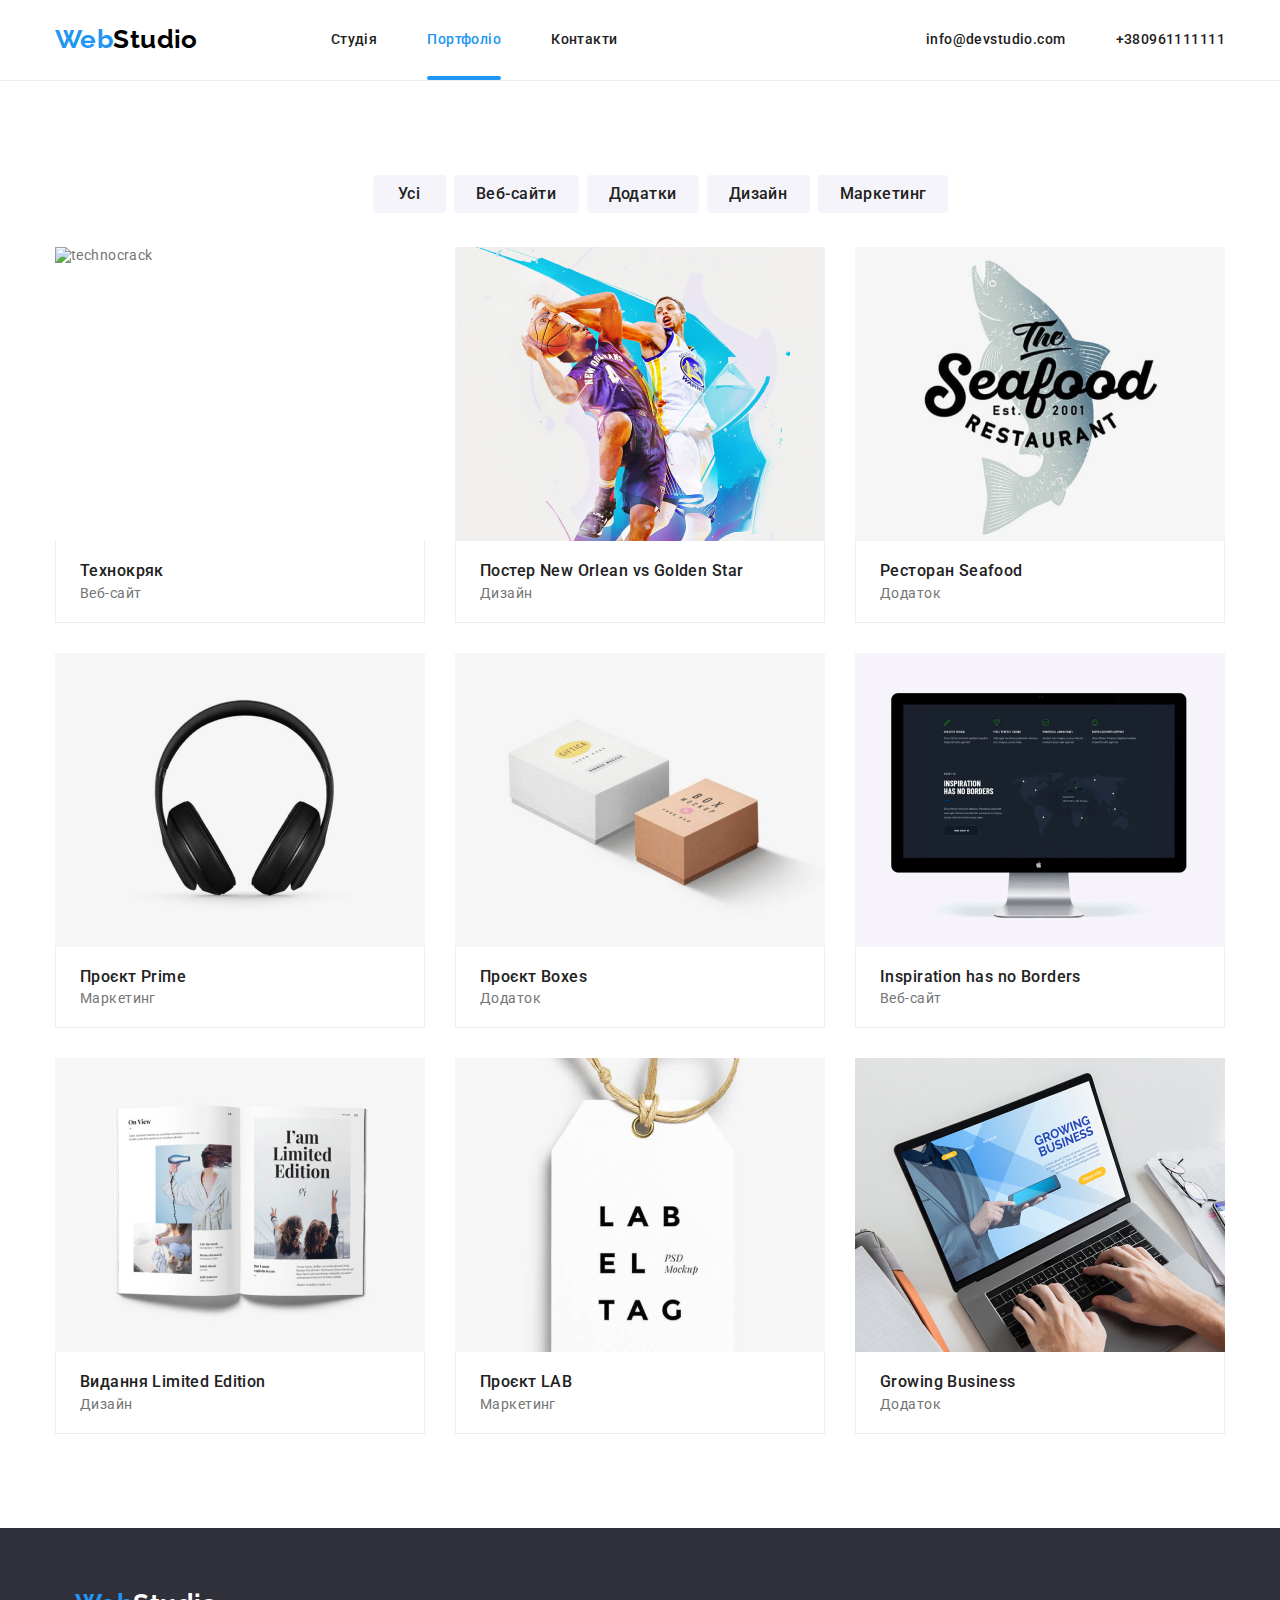
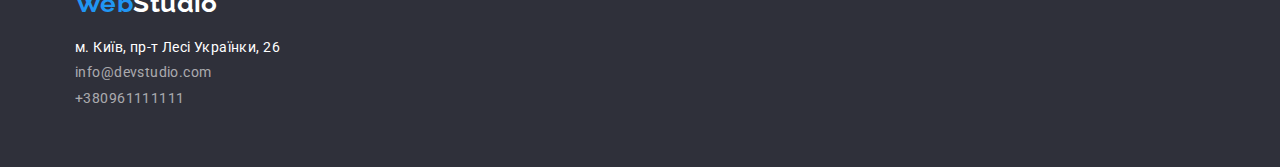
==== commit 7cff5cf9: "add styles" ====
--- a/portfolio.html
+++ b/portfolio.html
@@ -21,7 +21,7 @@
                     <a href="./index.html" class="header-link">Студія</a>
                 </li>
                 <li class="header-list-item">
-                    <a href="./portfolio.html" class="header-link-current">Портфоліо</a>
+                    <a href="./portfolio.html" class="header-link current">Портфоліо</a>
                 </li>
                 <li class="header-list-item">
                     <a href="#" class="header-link">Контакти</a>
@@ -30,10 +30,10 @@
         </nav>
         <ul class="header-list flex contacts">
             <li class="header-list-item">
-                <a href="mailto:info@devstudio.com" class="header-link-gmail">info@devstudio.com</a>
+                <a href="mailto:info@devstudio.com" class="header-link gmail">info@devstudio.com</a>
             </li>
             <li class="header-list-item">
-                <a href="tel:+380961111111" class="header-link-number">+380961111111</a>
+                <a href="tel:+380961111111" class="header-link number">+380961111111</a>
             </li>
         </ul>
     </div>
@@ -61,51 +61,77 @@
                 </li>
             </ul>
         </nav>
+        
         <ul class="main-projects">
             <li class="main-project-list">
-                <img src="./images/portfolio/technocrackk.jpg" alt="technocrack" width="370" height="294" class="project-image">
-                <h3 class="project-title">Технокряк</h3>
-                <p class="project-description">Веб-сайт</p>
+                <div>
+                    <div class="overlay-box">
+                        <img src="./images/portfolio/technocrackk.jpg" alt="technocrack" width="370" height="294" class="project-image-overlay">
+                        <div class="overlay">  
+                            <p class="overlay-description">Ресурс пропонує комплексні пропозиції з різним рівнем функціоналу та сервісів. Все це дозволить відвідувачу отримати вичерпні відомості про компанію чи приватну особу.</p>
+                        </div>
+                    </div>
+                <div class="project-info">
+                    <h3 class="project-title">Технокряк</h3>
+                    <p class="project-description">Веб-сайт</p>
+                </div>
+            
             </li>
             <li class="main-project-list">
                 <img src="./images/portfolio/n_Orlean_vs_g_Star.jpg" alt="poster Orlean vs Goldenstar" width="370" height="294" class="project-image">
+            <div class="project-info">
                 <h3 class="project-title">Постер New Orlean vs Golden Star</h3>
                 <p class="project-description">Дизайн</p>
+            </div>
             </li>
             <li class="main-project-list">
                 <img src="./images/portfolio/restaurant_SeaFood.jpg" alt="SeaFood Restaurant" width="370" height="294" class="project-image">
+            <div class="project-info">
                 <h3 class="project-title">Ресторан Seafood</h3>
                 <p class="project-description">Додаток</p>
+            </div>
             </li>
             <li class="main-project-list">
                 <img src="./images/portfolio/prime_project.jpg" alt="Prime project" width="370" height="294" class="project-image">
+            <div class="project-info">
                 <h3 class="project-title">Проєкт Prime</h3>
                 <p class="project-description">Маркетинг</p>
+            </div>
             </li>
             <li class="main-project-list">
                 <img src="./images/portfolio/box_project.jpg" alt="Box project" width="370" height="294" class="project-image">
+            <div class="project-info">
                 <h3 class="project-title">Проєкт Boxes</h3>
                 <p class="project-description">Додаток</p>
+            </div>
             </li>
             <li class="main-project-list">
                 <img src="./images/portfolio/inspiration_has_no_borders.jpg" alt="Inspiration has no Borders" width="370" height="294" class="project-image">
+            <div class="project-info">
                 <h3 class="project-title">Inspiration has no Borders</h3>
                 <p class="project-description">Веб-сайт</p>
+            </div>
             </li>
             <li class="main-project-list">
                 <img src="./images/portfolio/limited_edition.jpg" alt="Limited Edition" width="370" height="294" class="project-image">
+            <div class="project-info">
                 <h3 class="project-title">Видання Limited Edition</h3>
                 <p class="project-description">Дизайн</p>
+            </div>
             </li>
             <li class="main-project-list">
                 <img src="./images/portfolio/lab_project.jpg" alt="LAB project" width="370" height="294" class="project-image">
+            <div class="project-info">
                 <h3 class="project-title">Проєкт LAB</h3>
                 <p class="project-description">Маркетинг</p>
+            </div>
             </li>
             <li class="main-project-list">
                 <img src="./images/portfolio/growing_business.jpg" alt="Growing Business" width="370" height="294" class="project-image">
+            <div class="project-info">
                 <h3 class="project-title">Growing Business</h3>
                 <p class="project-description">Додаток</p>
+            </div>
             </li>
         </ul>
     </div>
--- a/css/style.css
+++ b/css/style.css
@@ -1,14 +1,17 @@
 :root {
+    --font-family: "Roboto", sans-serif;
+    --second-family: "Raleway", sans-serif;
     --main-heading-color: #212121;
     --main-text-color: #757575;
     --main-background-color: #2F303A;
     --main-current-color: #2196F3;
+    --logo-color: #000000;
+    --logo-svg-main-color: #AFB1B8;
     --main-text-size: 14px;
     --title-text-size: 36px;
     --title-main: 44px;
     --title-main-webstudio: 26px;
-    --main-scnd-text-size: 16px;
-    --logo-color: #000000;  
+    --main-scnd-text-size: 16px;  
 }
 
 body {
@@ -20,11 +23,50 @@
     letter-spacing: 0.03em;
 }
 
-/* index */
+main p {
+    color: var(--main-text-color);
+}
 
 h2,h3 {
     color: var(--main-heading-color);
 }
+h2 {
+    font-weight: 700;
+}
+h3 {
+    font-weight: 500;
+}
+
+/* index */
+
+.container {
+    width: 1200px;
+    margin: 0 auto;
+    padding: 0 15px;
+    /* outline: 2px dashed red; */
+}
+.flex {
+    display: flex;
+}
+.section {
+    padding-top: 94px;
+    padding-bottom: 94px;
+}
+
+.header {
+    padding-top: 24px;
+    padding-bottom: 25px;
+    border-bottom: 1px solid #eee;
+    /* display: flex;
+    align-items: center; */
+}
+
+.header-list {
+    font-weight: 500;
+    align-items: center;
+    gap: 50px;
+}
+
 
 nav span {
     color: var(--main-current-color);
@@ -35,58 +77,340 @@
     color: var(--logo-color);
     text-decoration: none;
     font-size: var(--title-main-webstudio);
-}
+    margin-right: 93px;
+}
+
 .header-link {
     color: var(--main-heading-color);
     text-decoration: none;
-}
-ul {
-    list-style-type: none;
-}
+    position: relative;
+}
+
 .header-link-current {
     color: var(--main-current-color);
 }
- .header-link-number {
+.header-link.current::after {
+    content: "";
+    display: block;
+    background-color: var(--main-current-color);
+    height: 4px;
+    width: 100%;
+    border-radius: 2px;
+    margin-top: 28px;
+    position: absolute;
+}
+.header-link.current {
+    color: var(--main-current-color);
+}
+.header-link-contacts {
+    display: flex;
+    gap: 10px;
+    align-items: center;
     color: var(--main-text-color);
 }
 .header-link:hover,
 .header-link:focus {
     color: var(--main-current-color);
-}
-
-main p {
-    color: var(--main-text-color);
-}
-.main-section { 
+    transition-property: color;
+    transition-duration: 250ms;
+    transition-timing-function: cubic-bezier(0.4, 0, 0.2, 1);
+}
+.header-item-svg {
+    display: flex;
+    align-items: center;
+}
+.header-list.contacts {
+    margin-left: auto;
+}
+.header-icon-svg {
+    fill: currentColor;
+}
+
+.main-section {
+    padding-top: 200px;
+    padding-bottom: 200px;
     color: white;
     background-color: var(--main-background-color);
-    text-align: center;
-}
-h1 {
-font-size: var(--title-main);
-}
+    background-image:
+    linear-gradient(
+    180deg, 
+    rgba(47, 48, 58, 0.4) 0%, 
+    rgba(130, 132, 160, 0.4) 100%),
+    url("../images/main/team.jpg");
+    background-repeat: no-repeat;
+    background-position: center;
+    background-size: cover;
+    text-align: center;
+}
+
 .main-button {
+    padding: 10px 32px;
+    border: 0;
+    border-radius: 4px;
+    min-width: 216px;   
     color: white;
-    background-color: var(--main-current-color);
+    background-color: rgba(33, 150, 243, 80%);
     height: 50px;
     width: 216px;  
 }
-
-footer {
+.main-button:hover {
+    background-color: var(--main-current-color);
+    transition-property: background-color;
+    transition-duration: 250ms;
+    transition-timing-function: cubic-bezier(0.4, 0, 0.2, 1);
+}
+
+.main-section-title {
+    margin-bottom: 30px;
+    font-weight: 900;
+    font-size: var(--title-main);
+    line-height: 1.36;
+    text-align: center;
+    letter-spacing: 0.06em;
+    text-transform: uppercase;
+    color: #FFFFFF;
+}
+.contacts {
+    margin-right: 0;
+    align-items: center;
+    gap: 50px;
+}
+
+.features  {
+    padding-top: 94px;
+}
+.features-list-item::before {
+    display: block;
+    content: "";
+    height: 120px;
+    background-color: #F5F4FA;
+    background-repeat: no-repeat;
+    background-position: center;
+    margin: 30px;
+    margin-left: 0;
+    margin-right: 0;
+}
+.features-list-item.antena::before {
+    background-image: url(../images/main/antenna.svg);
+}
+.features-list-item.clock::before {
+    background-image: url(../images/main/clock.svg);
+}
+.features-list-item.diagram::before {
+    background-image: url(../images/main/diagram.svg);
+}
+.features-list-item.astronaut::before {
+    background-image: url(../images/main/astronaut.svg);
+}
+.features-title {
+    margin-bottom: 10px;
+    text-transform: uppercase;
+}
+.features-description{
+    font-weight: 400;
+    font-size: var(--main-text-size);
+    line-height: 171%;
+    letter-spacing: 0.03em;
+    color: var(--main-text-color);
+}
+/* .features-main-title {
+    display: none;
+} */
+.features-list {
+    display: flex;
+    gap: 30px;
+    padding-left: 0;
+}
+
+.work-image {
+    display: block;
+    max-width: 100%;
+    height: auto;
+}
+.work-list-description {
+    display: flex;
+    position: absolute;
+    background-color: rgba(47, 48, 58, 80%);
+    font-family: var(--font-family);
+    font-weight: 700;
+    font-size: 14px;
+    letter-spacing: 0.03em;
+    text-transform: uppercase;
+    text-align: center;
+    width: 370px;
+    height: 70px;
+    color: #FFFFFF;
+    justify-content: center;
+    padding: 27px;
+    left: 0;
+    bottom: 0;
+}
+
+.work-main-title {
+    text-align: center;
+    margin-bottom: 50px;
+    font-weight: 700;
+    font-size: var(--title-text-size);
+    letter-spacing: 0.03em;
+}
+.work-list {
+    display: flex;
+    justify-content: center;
+    gap: 30px;
+    padding-left: 0;
+}
+.work-list-item {
+    position: relative;
+}
+
+.team-title {
+    text-align: center;
+    margin-bottom: 50px;
+    font-weight: 700;
+    font-size: var(--title-text-size);
+    letter-spacing: 0.03em;
+}
+.team {
+    background-color: #F5F4FA;
+}
+.team-list {
+    display: flex;
+    gap: 30px;
+    padding-left: 0;
+    
+}
+.team-name {
+    margin-top: 30px;
+    margin-bottom: 10px;
+}
+.team-proffesion {
+    margin-bottom: 16px;
+}
+.team-icons-list {
+    display: flex;
+    gap: 10px;
+    justify-content: center;
+    padding-left: 0;
+    padding-bottom: 30px;
+}
+.team-icons-item {
+    display: flex;
+    align-items: center;
+    justify-content: center;
+    width: 44px;
+    height: 44px;
+    border-radius: 50%;
+    padding: 0;
+    transition-property: background-color, fill;
+    transition-duration: 250ms, 250ms;
+    transition-timing-function: cubic-bezier(0.4, 0, 0.2, 1), cubic-bezier(0.4, 0, 0.2, 1);
+}
+.team-icons-item > a {
+    height: 20px;
+}
+.team-icons-item:hover {
+    background-color: var(--main-current-color);
+}
+.team-icons-item:hover .team-icons-svg {
+    fill: #FFFFFF;
+}
+.team-icons-svg {
+    fill: var(--logo-svg-main-color);
+}
+.team-list-item {
+    display: block;
+    background-color: #FFFFFF;
+    text-align: center;
+    transition-property: box-shadow;
+    transition-duration: 250ms;
+    transition-timing-function: cubic-bezier(0.4, 0, 0.2, 1);
+}
+.team-list-item:hover {
+    box-shadow:
+    0 2px 1px 0 rgba(0, 0, 0, 0.2),
+    0 1px 1px 0 rgba(0, 0, 0, 0.14),
+    0 1px 3px 0 rgba(0, 0, 0, 0.12);
+}
+.regular-customers-section {
+    padding-bottom: 94px;
+}
+.regular-customers-title {
+    font-weight: 700;
+    font-size: 36px;
+    letter-spacing: 0.03em;
+    text-align: center;
+    color: var(--main-heading-color);
+    padding-top: 107px;
+}
+.regular-customers-list {
+    display: flex;
+    justify-content: center;
+    gap: 30px;
+    padding-top: 50px;
+    padding-left: 0;
+}
+.regular-customers-item {
+    display: flex;
+    justify-content: center;
+    width: 170px;
+    border: var(--logo-svg-main-color) 1px solid;
+    border-radius: 4px;
+    padding: 16px 32px;
+    border: #AFB1B8 1px solid;
+    transition-property: border, fill;
+    transition-duration: 250ms, 250ms;
+    transition-timing-function: cubic-bezier(0.4, 0, 0.2, 1), cubic-bezier(0.4, 0, 0.2, 1);
+    
+}
+.regular-customers-link {
+    fill: #AFB1B8;
+}
+.regular-customers-item:hover {
+    border: var(--main-current-color) 1px solid;
+}
+.regular-customers-item:hover .regular-customers-link {
+    fill: var(--main-current-color);
+}
+
+/* footer */
+
+.footer {
+    padding: 60px;
+    padding-bottom: 60px;
     background-color: var(--main-background-color);
-    font-size: var(--main-text-size);
-}
+}
+.footer-logo {
+    margin-bottom: 20px;
+}
+
 footer a {
     color: rgba(255, 255, 255, 60%);
-    text-decoration: none;
+}
+.flex-footer {
+    display: flex;
+    align-items: baseline;
 }
 .footer-logo {
+    display: flex;
+    align-items: baseline;
     font-family: 'Raleway', sans-serif;
     font-style: normal;
     font-weight: 700;
     color: #FFFFFF;
     font-size: var(--title-main-webstudio);
 }
+.footer-adress {
+    font-style: normal;
+    font-weight: 400;
+    display: flex;
+    flex-direction: column;
+    margin-top: 20px;
+}
+.footer-link-gmail {
+    margin-bottom: 9px;
+    margin-top: 9px;
+}
+
 footer span {
     color: var(--main-current-color);
 }
@@ -96,38 +420,358 @@
 a {
     text-decoration: none;
 }
-.header-link-gmail {
-    color: var(--main-current-color);
-}
+
+
+.visually-hidden {
+    position: absolute;
+    white-space: nowrap;
+    width: 1px;
+    height: 1px;
+    overflow: hidden;
+    border: 0;
+    padding: 0;
+    clip: rect(0 0 0 0);
+    clip-path: inset(50%);
+    margin: -1px;
+}
+    .footer-title-icons {
+        font-family: var(--font-family);
+        font-weight: 700;
+        font-size: 14px;
+        letter-spacing: 0.03em;
+        text-transform: uppercase;
+        color: #fff;
+        margin-bottom: 20px;
+    }
+    .footer-icons{
+        margin-left: 70px;
+    }
+    .footer-icons-list {
+        display: flex;
+        gap: 10px;
+    }
+    .footer-icons-item {
+        display: flex;
+        align-items: center;
+        justify-content: center;
+        background-color: rgba(255, 255, 255, 10%);
+        border-radius: 50%;
+        width: 44px;
+        height: 44px;
+        padding: 0;
+        transition-property: background-color;
+        transition-duration: 250ms;
+        transition-timing-function: cubic-bezier(0.4, 0, 0.2, 1);
+    }
+    .footer-icons-item > a {
+        height: 20px;
+    }
+    
+    .footer-icons-item:hover {
+        background-color: var(--main-current-color);
+    }
+    .footer-icons-svg {
+        fill: #FFFFFF;
+    }
+    .footer-subscribe {
+        margin-left: 93px;
+    }
+    .footer-subscribe-title {
+        font-family: var(--font-family);
+        font-weight: 700;
+        font-size: 14px;
+        letter-spacing: 0.03em;
+        text-transform: uppercase;
+        color: #fff;
+        margin-bottom: 20px;
+    }
+    .footer-subscribe-form {
+        display: flex;
+    }
+    .footer-subscribe-input {
+        border: 1px solid rgba(255, 255, 255, 0.3);
+        border-radius: 4px;
+        width: 358px;
+        height: 50px;
+        background-color: transparent;
+        font-family: var(--font-family);
+        font-weight: 400;
+        font-size: 16px;
+        line-height: 125%;
+        letter-spacing: 0.03em;
+        padding: 16px 15px;
+    }
+    .footer-subscribe-button {
+        display: flex;
+        font-family: var(--font-family);
+        font-weight: 700;
+        font-size: 16px;
+        line-height: 187%;
+        letter-spacing: 0.06em;
+         align-items: center;
+        color: #fff;
+        padding: 10px 28px;
+        margin-left: 12px;
+        border-radius: 4px;
+        background-color: #2195f3b9;
+        color: #FFF;
+    }
+    .footer-subscribe-button:hover {
+        background-color: var(--main-current-color);
+        transition-property: background-color;
+        transition-duration: 250ms;
+        transition-timing-function: cubic-bezier(0.4, 0, 0.2, 1);
+    }
+    .footer-subscribe-icon {
+        display: flex;
+        fill: #FFF;
+        align-items: center;
+        justify-content: center;
+        margin-left: 10px;
+    }
+
+/* modal */
+
+    .backdrop {
+        position: fixed;
+        top: 0;
+        left: 0;
+        width: 100%;
+        height: 100%;
+        background-color: rgba(0, 0, 0, 0.5);
+        opacity: 1;
+        overflow-y: auto;
+        visibility: visible;
+        transition: opacity 500ms ease-in-out;
+        }
+        
+        .backdrop.is-hidden {
+        opacity: 0;
+        pointer-events: none;
+        visibility: hidden;
+        }
+        
+        .no-scroll {
+        overflow: hidden;
+        }
+        
+        .modal {
+        position: absolute;
+        top: 50%;
+        left: 50%;
+        min-width: 528px;
+        min-height: 581px;
+        padding: 40px;
+        border-radius: 4px;
+        background-color: #FFFFFF;
+        transform: translate(-50%, -50%) scale(1);
+        transition: transform 300ms, color 300ms;
+        }
+        .backdrop.is-hidden .modal {
+        transform: translate(-50%, -50%) scale(0.7);
+        }
+        .modal-title {
+            font-family: var(--font-family);
+            font-weight: 700;
+            font-size: 20px;
+            letter-spacing: 0.03em;
+            text-align: center;
+            color: var(--main-heading-color);
+        }
+        .modal-close-btn {
+            position: absolute;
+            top: 8px;
+            right: 8px;
+            width: 30px;
+            height: 30px;
+            border-radius: 50%;
+            background: none;
+            border: 1px solid rgba(0, 0, 0, 0.1);;
+            display: flex;
+            align-items: center;
+            justify-content: center;
+        }
+        .modal-close-btn:hover {
+            fill: var(--main-current-color);
+        }
+        .modal-input {
+            border: 1px solid rgba(33, 33, 33, 0.2);
+            border-radius: 4px;
+            width: 448px;
+            height: 40px;
+            padding: 11px 12px;
+            outline: none;
+            width: 100%;
+        }
+        .modal-textarea {
+            border: 1px solid rgba(33, 33, 33, 0.2);
+            border-radius: 4px;
+            width: 448px;
+            height: 120px;
+            outline: none;
+            padding: 12px 16px;
+            resize: none;
+        }   
+        .modal-label {
+            display: flex;
+            flex-direction: column;
+            gap: 4px;
+        }
+        .modal-field {
+            margin: 10px;
+        }
+        .modal-field:focus-within .modal-input  {
+            border: 1px solid var(--main-current-color);
+        }
+        .modal-field:focus-within .modal-textarea  {
+            border: 1px solid var(--main-current-color);
+        }
+        .modal-checkbox {
+            margin-top: 17px;
+            fill: var(--main-heading-color);
+        }
+        .modal-checkbox-span {
+            text-decoration: underline;
+            text-decoration-skip-ink: none;
+            color: var(--main-current-color);
+        }
+
 
 /* portfolio */
 
+
+
+.main-portfolio {
+    margin-top: 94px;
+    margin-bottom: 94px;
+}
 .main-title {
     display: none;
+}
+.main-list {
+    margin-bottom: 34px;
+    text-align: center;
+    gap: 8px;
+}
+.main-nav {
+    align-items: center;
+    justify-content: center;
+    
 }
 button {
     background-color: #F5F4FA;
     color: var(--main-heading-color);
     font-size: medium;
+    
+}
+.btn-portfolio {
+    padding: 6px 22px;
+    font-weight: 500;
+    font-size: var(--main-scnd-text-size);
+    letter-spacing: 0.03em;
+    text-align: center;
+    color: var(--main-heading-color);
+    border: 4px;
+    transition-property: background-color, color, box-shadow;
+    transition-duration: 250ms, 250ms, 250ms;
+    transition-timing-function: cubic-bezier(0.4, 0, 0.2, 1), cubic-bezier(0.4, 0, 0.2, 1), cubic-bezier(0.4, 0, 0.2, 1);
+}
+.btn-portfolio:hover{
+    background-color: var(--main-current-color);
+    color: #FFFFFF;
+    box-shadow: 
+    0 2px 2px 0 rgba(0, 0, 0, 0.12), 
+    0 1px 2px 0 rgba(0, 0, 0, 0.08), 
+    0 3px 1px 0 rgba(0, 0, 0, 0.1);
 }
 .main-btn-all {
     width: 73px;
     height: 38px;
-    background-color: var(--main-current-color);
+    border-radius: 4px;
 }
 .main-btn-web {
     width: 125px;
     height: 38px;
+    border-radius: 4px;
 }
 .main-btn-app {
     width: 112px;
     height: 38px;
+    border-radius: 4px;
 }
 .main-btn-dsgn {
     width: 103px;
     height: 38px;
+    border-radius: 4px;
 }
 .main-btn-mark {
     width: 130px;
     height: 38px;
-}
+    border-radius: 4px;
+}
+
+.main-projects {
+    display: flex;
+    flex-wrap: wrap;
+    column-gap: 30px;
+    row-gap: 30px;
+    width: 100%;
+    padding-left: 0;
+    
+}
+.project-image-overlay {
+    position: relative;
+    overflow: hidden;
+}
+.overlay {
+    position: absolute;
+    left: 0;
+    top: 0;
+    width: 100%;
+    height: 100%;
+    background: rgba(33, 150, 243, 0.9);
+    transform: translateY(100%);
+    transition: transform 500ms ease-in;
+    padding: 63px 24px;
+}
+.overlay-description {
+    font-family: var(--font-family);
+    font-weight: 400;
+    font-size: 18px;
+    line-height: 156%;
+    letter-spacing: 0.03em;
+    color: #fff;
+}
+.main-project-list:hover .overlay {
+    transform: translateY(0%);
+}
+.overlay-box {
+    width: 370px;
+    height: 294px;
+    overflow: hidden;
+    position: relative;
+}
+
+.main-project-list {
+    flex-basis: 200px;
+    transition-property: box-shadow;
+    transition-duration: 250ms;
+    transition-timing-function: cubic-bezier(0.4, 0, 0.2, 1);
+}
+.main-project-list:hover {
+    box-shadow:
+    1px 4px 6px 0 rgba(0, 0, 0, 0.16),
+    0 4px 4px 0 rgba(0, 0, 0, 0.06),
+    0 1px 1px 0 rgba(0, 0, 0, 0.12);
+}
+.project-info {
+    border: 1px solid #eee;
+    border-top: none;
+    padding: 20px 24px;
+}
+.project-title {
+    margin-bottom: 4px;
+}
+.project-description {
+    /* margin-bottom: 20px; */
+}
